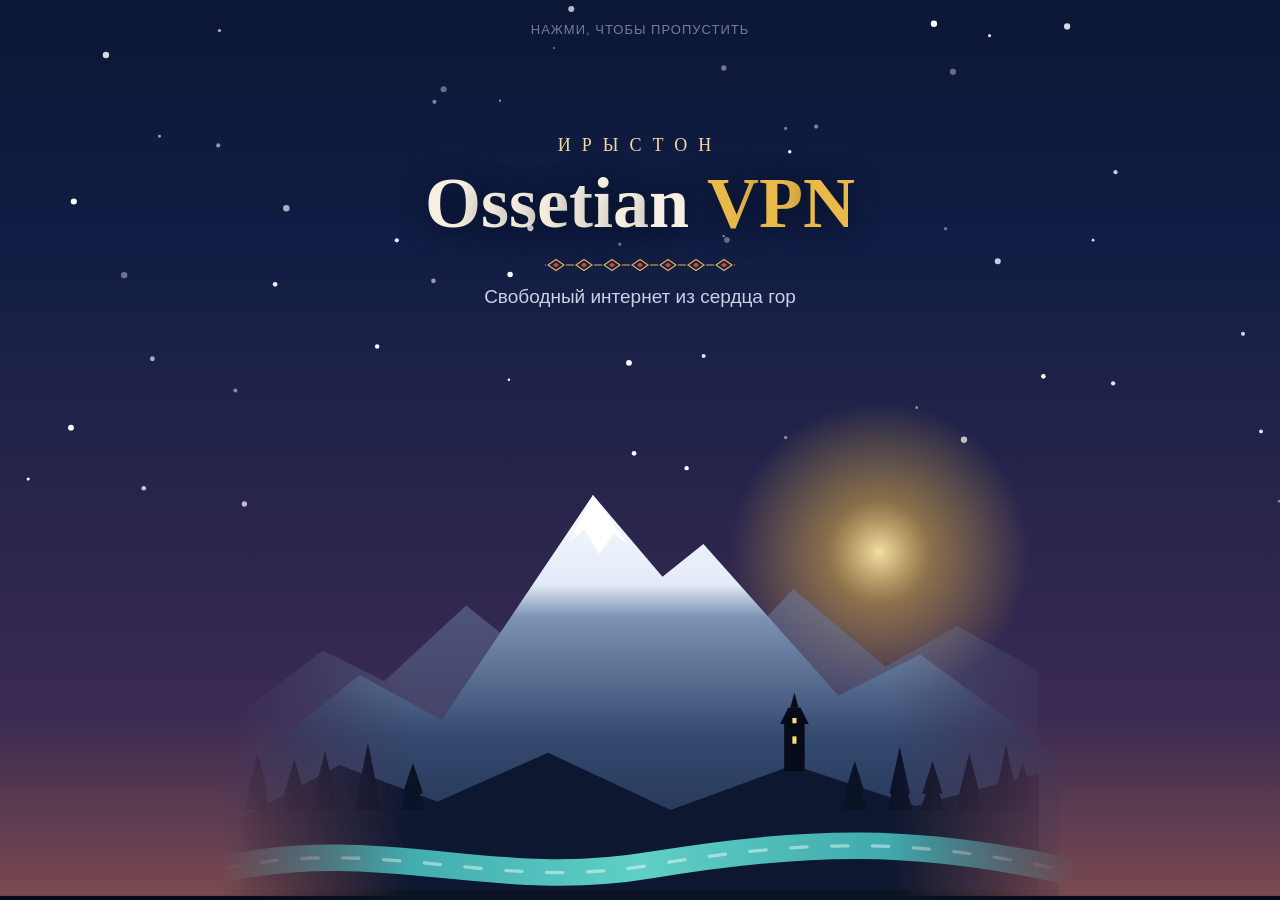
==== serverfiles/webapp_index.html @ 718cb4d5 "Server files update (temporary) Co-Authored-By: Claude Sonnet 5.5 <noreply@anthropic.com> Claude-Ses" ====
<!doctype html>
<html lang="ru">
<head>
<meta charset="utf-8">
<meta name="viewport" content="width=device-width, initial-scale=1, viewport-fit=cover, user-scalable=no">
<title>Ossetian VPN</title>
<script src="https://telegram.org/js/telegram-web-app.js"></script>
<style>
:root {
  --bg: #0a1224;
  --card: rgba(255,244,225,.05);
  --line: rgba(240,214,160,.16);
  --text: #f6efe2;
  --muted: #a7b0bf;
  --gold: #e9b949;
  --gold-soft: #f4d98c;
  --red: #d8453a;
  --river: #5fd0c6;
  --river-deep: #2a8f9a;
  --gold-hi: #f2d98f; --gold-lo: #dea736;
  --gold-rgb: 233,185,73; --river-rgb: 95,208,198; --red-rgb: 216,69,58;
  --bg1: #1b2a4d; --bg2: #101a33; --panel-rgb: 16,26,51; --deep-rgb: 10,18,36;
  --dist: 48px;
  --radius: 26px;
  --serif: "Palatino Linotype", Palatino, "Book Antiqua", Georgia, "Times New Roman", serif;
}
* { box-sizing: border-box; -webkit-tap-highlight-color: transparent; }
html, body { margin: 0; min-height: 100%; background: var(--bg); color: var(--text);
  font-family: -apple-system, BlinkMacSystemFont, "Segoe UI", Roboto, "Helvetica Neue", Arial, sans-serif; }
body { background: transparent; }
body::before { content: ""; position: fixed; inset: 0; z-index: -1; pointer-events: none;
  background:
    radial-gradient(90% 38% at 50% 0%, rgba(var(--gold-rgb),.16) 0%, transparent 70%),
    linear-gradient(180deg, var(--bg1) 0%, var(--bg2) 34%, var(--bg) 70%); }
#app { max-width: 560px; margin: 0 auto; padding: calc(env(safe-area-inset-top) + 14px) 16px 120px; }
button { font: inherit; color: inherit; border: 0; background: none; cursor: pointer; }
input { font: inherit; }
.hidden { display: none !important; }

/* верхняя панель */
.top { display: flex; align-items: center; justify-content: space-between; gap: 10px; margin-bottom: 14px; position: relative; z-index: 2; }
.avatar { width: 48px; height: 48px; border-radius: 16px; background: linear-gradient(135deg,#3a3f5e,#1d2440);
  border: 1px solid rgba(var(--gold-rgb),.45); display: grid; place-items: center; font-weight: 800; font-size: 20px; flex: none; font-family: var(--serif); color: var(--gold-soft); }
.avatar img { width: 100%; height: 100%; border-radius: 15px; object-fit: cover; display: block; }
.pill { display: inline-flex; align-items: center; gap: 8px; height: 44px; padding: 0 15px; border-radius: 16px;
  background: rgba(var(--deep-rgb),.72); border: 1px solid var(--line);
  font-size: 15.5px; color: #d3d9e4; white-space: nowrap; }
.dot { width: 9px; height: 9px; border-radius: 50%; background: var(--red); box-shadow: 0 0 10px currentColor; color: var(--red); flex: none; }
.dot.ok { background: var(--river); color: var(--river); }
.status-pill { flex: 1; min-width: 0; justify-content: flex-start; overflow: hidden; text-overflow: ellipsis; }

/* баннер с горами */
.banner { position: relative; margin: 0 -16px 8px; height: 238px; overflow: hidden;
  -webkit-mask-image: linear-gradient(180deg,#000 78%,transparent); mask-image: linear-gradient(180deg,#000 78%,transparent); }
.banner svg.scene { position: absolute; inset: 0; width: 100%; height: 100%; }
.banner .title { position: absolute; left: 0; right: 0; bottom: 22px; text-align: center; text-shadow: 0 2px 18px rgba(5,10,24,.85); }
.eyebrow { font-family: var(--serif); letter-spacing: 6px; text-transform: uppercase; font-size: 13px; color: var(--gold-soft); margin-bottom: 4px; }
.brand { font-family: var(--serif); font-size: 40px; font-weight: 700; letter-spacing: -.5px; line-height: 1.05; }
.brand b { color: var(--gold); }
.orn { height: 14px; margin: 0 4px 16px; opacity: .85;
  background: url("data:image/svg+xml;utf8,<svg xmlns='http://www.w3.org/2000/svg' width='28' height='14' viewBox='0 0 28 14'><path d='M14 1.5 22 7 14 12.5 6 7z' fill='none' stroke='%23e9b949' stroke-width='1.2'/><path d='M14 4.6 17.2 7 14 9.4 10.8 7z' fill='%23d8453a'/><path d='M0 7h4M24 7h4' stroke='%23e9b949' stroke-width='1.2'/></svg>") repeat-x center; }

/* карточки */
.glass { background: linear-gradient(165deg, rgba(255,240,215,.09), rgba(255,240,215,.03)), rgba(var(--panel-rgb),.55);
  border: 1px solid var(--line); border-radius: var(--radius);
  box-shadow: 0 18px 40px -22px rgba(0,0,0,.75), inset 0 1px 0 rgba(255,240,215,.08); }
.hero { padding: 24px 22px 22px; text-align: center; position: relative; }
.hero::before { content: ""; position: absolute; left: 26px; right: 26px; top: -1px; height: 3px; border-radius: 3px;
  background: linear-gradient(90deg, transparent, var(--gold), var(--red), var(--gold), transparent); opacity: .9; }
.hero-icon { width: 74px; height: 74px; margin: 0 auto 16px; border-radius: 50%; display: grid; place-items: center;
  background: radial-gradient(circle at 50% 35%, rgba(var(--gold-rgb),.22), rgba(var(--gold-rgb),.05)); border: 1px solid rgba(var(--gold-rgb),.45); color: var(--gold); }
.hero-icon.ok { color: var(--river); border-color: rgba(var(--river-rgb),.5); background: radial-gradient(circle at 50% 35%, rgba(var(--river-rgb),.22), rgba(var(--river-rgb),.04)); }
.hero-icon.bad { color: #ff8f84; border-color: rgba(var(--red-rgb),.5); background: radial-gradient(circle at 50% 35%, rgba(var(--red-rgb),.22), rgba(var(--red-rgb),.04)); }
.hero-icon svg { width: 36px; height: 36px; }
.hero h1 { margin: 0 0 10px; font-family: var(--serif); font-size: 30px; line-height: 1.12; letter-spacing: -.3px; font-weight: 700; }
.hero p { margin: 0 auto 20px; color: var(--muted); font-size: 17px; line-height: 1.45; max-width: 420px; }
.btn { display: block; width: 100%; padding: 17px 16px; border-radius: 20px; font-size: 20px; font-weight: 700; text-align: center; }
.btn-main { background: linear-gradient(180deg,var(--gold-hi),var(--gold-lo)); color: #2b1c02;
  box-shadow: 0 10px 26px -10px rgba(var(--gold-rgb),.7), inset 0 1px 0 rgba(255,255,255,.6); }
.btn-ghost { background: rgba(255,255,255,.03); border: 1px solid rgba(var(--river-rgb),.5); color: var(--river);
  display: flex; gap: 12px; align-items: center; justify-content: center; }
.btn svg { width: 24px; height: 24px; flex: none; }
.btn:active { transform: scale(.985); }
.btn[disabled] { opacity: .55; }
.stack > * + * { margin-top: 12px; }

.grid2 { display: grid; grid-template-columns: 1fr 1fr; gap: 12px; margin-top: 12px; }
.mini { padding: 17px 18px 15px; border-radius: 24px; min-height: 104px; }
.mini .k { color: var(--muted); font-size: 16px; }
.mini .v { margin-top: 12px; font-family: var(--serif); font-size: 27px; font-weight: 700; letter-spacing: -.3px; }
.mini .s { color: var(--river); font-size: 14.5px; margin-top: 4px; }

.row { display: flex; align-items: center; gap: 14px; padding: 15px 18px; border-radius: 22px; margin-top: 12px; text-align: left; width: 100%; }
.row .ic { width: 44px; height: 44px; border-radius: 14px; background: rgba(var(--gold-rgb),.10); display: grid; place-items: center; color: var(--gold); flex: none; border: 1px solid rgba(var(--gold-rgb),.25); }
.row .ic svg { width: 22px; height: 22px; }
.row .t { flex: 1; min-width: 0; }
.row .t b { display: block; font-size: 17.5px; }
.row .t span { color: var(--muted); font-size: 14px; }
.row .chev { color: var(--muted); }

.h2 { font-family: var(--serif); font-size: 28px; font-weight: 700; letter-spacing: -.3px; margin: 4px 2px 12px; }
.sub { color: var(--muted); margin: -4px 2px 16px; font-size: 16px; line-height: 1.4; }
.pre { white-space: pre-wrap; line-height: 1.5; font-size: 16px; color: #e3e0d8; padding: 20px; border-radius: 22px; }

/* тарифы */
.tariff { display: flex; align-items: center; justify-content: space-between; gap: 12px; width: 100%; padding: 17px 20px;
  border-radius: 22px; margin-bottom: 12px; text-align: left; border: 1.5px solid var(--line); background: var(--card); }
.tariff.sel { border-color: var(--gold); background: rgba(var(--gold-rgb),.10); box-shadow: 0 0 0 4px rgba(var(--gold-rgb),.10); }
.tariff .n { font-family: var(--serif); font-size: 21px; font-weight: 700; }
.tariff .m { color: var(--muted); font-size: 14px; margin-top: 3px; }
.tariff .p { text-align: right; font-weight: 800; font-size: 22px; }
.tariff .p small { display: block; color: var(--muted); font-size: 14px; font-weight: 500; }
.tariff .old { text-decoration: line-through; color: var(--muted); font-weight: 500; font-size: 14px; }
.stepper { display: flex; align-items: center; gap: 6px; }
.stepper button { width: 44px; height: 44px; border-radius: 14px; background: rgba(var(--gold-rgb),.12); border: 1px solid rgba(var(--gold-rgb),.3); font-size: 24px; font-weight: 700; color: var(--gold-soft); }
.stepper button[disabled] { opacity: .35; }
.stepper output { min-width: 34px; text-align: center; font-size: 22px; font-weight: 800; }
.total { display: flex; justify-content: space-between; align-items: baseline; padding: 6px 4px 14px; color: var(--muted); font-size: 17px; }
.total b { color: var(--text); font-family: var(--serif); font-size: 28px; }

.dev { display: flex; align-items: center; gap: 14px; width: 100%; padding: 15px 18px; border-radius: 20px; margin-bottom: 10px; text-align: left; }
.dev .t b { display: block; font-size: 17.5px; }
.dev .t span { color: var(--muted); font-size: 14px; }
.dev .t { flex: 1; }
.dev .chev { color: var(--muted); }
.field { display: flex; gap: 10px; margin-top: 2px; }
.field input { flex: 1; min-width: 0; padding: 15px 18px; border-radius: 16px; border: 1px solid var(--line); background: rgba(0,0,0,.28); color: var(--text); font-size: 18px; text-transform: uppercase; outline: none; }
.field input:focus { border-color: var(--gold); }
.field .btn { width: auto; padding: 0 22px; font-size: 18px; border-radius: 16px; }
.keybox { word-break: break-all; font-family: ui-monospace, SFMono-Regular, Menlo, Consolas, monospace; font-size: 13px; line-height: 1.5;
  padding: 14px; border-radius: 14px; background: rgba(0,0,0,.38); border: 1px solid var(--line); max-height: 160px; overflow: auto; color: #e6dfc9; }

.sheet-bg { position: fixed; inset: 0; background: rgba(3,7,18,.78); display: flex; align-items: flex-end; justify-content: center; z-index: 30; }
.sheet { width: 100%; max-width: 560px; padding: 22px 18px calc(env(safe-area-inset-bottom) + 20px); border-radius: 28px 28px 0 0;
  background: linear-gradient(180deg,var(--bg1),var(--bg2)); border: 1px solid var(--line); border-bottom: 0; max-height: 86vh; overflow: auto; position: relative; }
.sheet::before { content: ""; position: absolute; left: 30px; right: 30px; top: -1px; height: 3px; background: linear-gradient(90deg, transparent, var(--gold), var(--red), var(--gold), transparent); }
.sheet h3 { margin: 0 0 6px; font-family: var(--serif); font-size: 25px; }
.sheet p { color: var(--muted); margin: 0 0 14px; line-height: 1.45; font-size: 15.5px; }
.toast { position: fixed; left: 50%; bottom: calc(env(safe-area-inset-bottom) + 112px); transform: translateX(-50%); z-index: 40;
  background: #172342; border: 1px solid rgba(var(--gold-rgb),.4); padding: 14px 20px; border-radius: 16px; font-size: 16px; max-width: 88vw; text-align: center;
  box-shadow: 0 14px 40px rgba(0,0,0,.5); }

.tabs { position: fixed; left: 50%; transform: translateX(-50%); bottom: calc(env(safe-area-inset-bottom) + 14px);
  width: calc(100% - 28px); max-width: 532px; display: grid; grid-template-columns: repeat(4,1fr); gap: 4px; padding: 8px;
  border-radius: 30px; background: rgba(var(--deep-rgb),.95); border: 1px solid var(--line);
  z-index: 20; box-shadow: 0 18px 40px -14px rgba(0,0,0,.85); }
.tab { display: flex; flex-direction: column; align-items: center; gap: 5px; padding: 10px 4px 8px; border-radius: 22px; color: var(--muted); font-size: 13.5px; }
.tab svg { width: 26px; height: 26px; }
.tab.on { color: var(--gold); background: rgba(var(--gold-rgb),.13); }
.skeleton { height: 280px; border-radius: var(--radius); background: linear-gradient(110deg,rgba(255,255,255,.04) 30%,rgba(255,255,255,.10) 50%,rgba(255,255,255,.04) 70%); background-size: 200% 100%; animation: sh 1.3s linear infinite; }
@keyframes sh { to { background-position: -200% 0; } }
@keyframes flow { to { stroke-dashoffset: -40; } }
.flow { animation: flow 2.4s steps(24) infinite; }
@media (prefers-reduced-motion: reduce) { .flow, .skeleton { animation: none; } }

/* способ оплаты */
.pm { display: grid; grid-template-columns: 1fr 1fr; gap: 10px; margin: 4px 0 14px; }
.pm button { position: relative; display: flex; flex-direction: column; align-items: flex-start; gap: 4px; padding: 14px 16px; border-radius: 20px;
  border: 1.5px solid var(--line); background: var(--card); text-align: left; transition: border-color .25s, background .25s, box-shadow .25s, transform .15s; }
.pm button b { font-size: 17px; }
.pm button span { color: var(--muted); font-size: 13.5px; }
.pm button.sel { border-color: var(--gold); background: rgba(var(--gold-rgb),.10); box-shadow: 0 0 0 4px rgba(var(--gold-rgb),.10); }
.pm button.off { opacity: .6; }
.pm button:active { transform: scale(.97); }
.pm .soon { position: absolute; top: 10px; right: 10px; font-size: 11px; letter-spacing: .6px; text-transform: uppercase; padding: 3px 8px; border-radius: 99px;
  background: rgba(var(--river-rgb),.14); color: var(--river); border: 1px solid rgba(var(--river-rgb),.4); }

/* анимации */
@keyframes rise { from { opacity: 0; transform: translateY(16px); } to { opacity: 1; transform: none; } }
@keyframes pop { 0% { transform: scale(.96); } 55% { transform: scale(1.025); } 100% { transform: scale(1); } }
@keyframes sheetUp { from { transform: translateY(100%); } to { transform: none; } }
@keyframes fadeIn { from { opacity: 0; } to { opacity: 1; } }
@keyframes toastIn { from { opacity: 0; transform: translate(-50%, 14px); } to { opacity: 1; transform: translate(-50%, 0); } }
@keyframes ring { 0% { box-shadow: 0 0 0 0 rgba(var(--gold-rgb),.40); } 100% { box-shadow: 0 0 0 22px rgba(var(--gold-rgb),0); } }
@keyframes ringOk { 0% { box-shadow: 0 0 0 0 rgba(var(--river-rgb),.40); } 100% { box-shadow: 0 0 0 22px rgba(var(--river-rgb),0); } }
@keyframes sweep { 0% { transform: translateX(-120%) skewX(-18deg); } 60%, 100% { transform: translateX(260%) skewX(-18deg); } }
@keyframes bump { 0% { transform: translateY(0) scale(1); } 40% { transform: translateY(-5px) scale(1.14); } 100% { transform: none; } }
@keyframes drift { 0%, 100% { transform: translateY(0); } 50% { transform: translateY(-5px); } }
@keyframes glow { 0%, 100% { opacity: .85; } 50% { opacity: 1; } }
.enter > * { animation: rise .45s cubic-bezier(.2,.8,.2,1) both; }
.enter > *:nth-child(2) { animation-delay: .06s; } .enter > *:nth-child(3) { animation-delay: .12s; }
.enter > *:nth-child(4) { animation-delay: .18s; } .enter > *:nth-child(5) { animation-delay: .24s; }
.enter > *:nth-child(6) { animation-delay: .30s; } .enter > *:nth-child(n+7) { animation-delay: .36s; }
.pop { animation: pop .35s cubic-bezier(.2,.8,.2,1); }
.sheet-bg { animation: fadeIn .22s ease-out; }
.sheet { animation: sheetUp .32s cubic-bezier(.2,.9,.2,1); }
.toast { animation: toastIn .28s cubic-bezier(.2,.9,.2,1); }
.hero-icon { animation: ring 2.6s ease-out infinite, drift 5s ease-in-out infinite; }
.hero-icon.ok { animation: ringOk 2.6s ease-out infinite, drift 5s ease-in-out infinite; }
.btn-main { position: relative; overflow: hidden; transition: transform .15s, box-shadow .25s; }
.btn-main::after { content: ""; position: absolute; top: 0; bottom: 0; left: 0; width: 38%;
  background: linear-gradient(90deg, transparent, rgba(255,255,255,.55), transparent); animation: sweep 3.8s ease-in-out infinite; pointer-events: none; }
.btn-main[disabled]::after { display: none; }
.tariff, .row, .dev, .mini { transition: transform .15s, border-color .25s, background .25s; }
.tariff:active, .row:active, .dev:active { transform: scale(.985); }
.hero::before { animation: glow 3.4s ease-in-out infinite; }
.tab { transition: color .25s, background .25s; }
.tab.bump svg { animation: bump .45s cubic-bezier(.2,.8,.2,1); }
.total b { display: inline-block; }
.total b.tick { animation: pop .3s ease-out; }

/* ---------- вступительная заставка ---------- */
.introing #app, .introing .tabs { visibility: hidden; }
.intro { position: fixed; inset: 0; z-index: 100; overflow: hidden; background: #050a1a; cursor: pointer;
  animation: introIn .5s ease-out both; }
.intro.out { animation: introOut .7s cubic-bezier(.4,0,.2,1) forwards; pointer-events: none; }
@keyframes introIn { from { opacity: 0; } to { opacity: 1; } }
@keyframes introOut { to { opacity: 0; transform: scale(1.08); } }
.intro.out * { animation-play-state: paused !important; }
.intro { will-change: transform, opacity; }
.intro svg.world { position: absolute; inset: 0; width: 100%; height: 100%; }
.intro svg.world * { transform-box: fill-box; }
.i-sun { animation: iSun 2.6s cubic-bezier(.2,.7,.2,1) .3s both; transform-origin: 50% 50%; }
.i-far { animation: iRise 1.6s cubic-bezier(.2,.8,.2,1) .5s both; }
.i-peak { animation: iRise 1.9s cubic-bezier(.2,.8,.2,1) .8s both; }
.i-snow { animation: fadeIn 1s ease-out 2.2s both; }
.i-front { animation: iRise 1.6s cubic-bezier(.2,.8,.2,1) 1.1s both; }
.i-trees { animation: iRise 1.4s cubic-bezier(.2,.8,.2,1) 1.4s both; }
.i-river { stroke-dasharray: 1; stroke-dashoffset: 1; animation: iDraw 1.6s ease-in-out 1.8s forwards; }
.i-flow { opacity: 0; animation: flow 2.4s steps(24) infinite, fadeIn .8s ease-out 3.2s forwards; }
.i-base { animation: fadeIn .6s ease-out 1.2s both; }
@keyframes iRise { from { opacity: 0; transform: translateY(110px) scale(1.04); } to { opacity: 1; transform: none; } }
@keyframes iSun { from { opacity: 0; transform: translateY(150px) scale(.5); } 40% { opacity: 1; } to { opacity: 1; transform: translateY(0) scale(1.18); } }
@keyframes iDraw { to { stroke-dashoffset: 0; } }
.i-star { animation: twinkle 2.4s ease-in-out infinite; }
@keyframes twinkle { 0%, 100% { opacity: .15; } 50% { opacity: 1; } }
.i-glint { transform-box: fill-box; transform-origin: 50% 50%; animation: glint 2.8s ease-in-out 2.9s infinite both; opacity: 0; }
@keyframes glint { 0%, 100% { opacity: 0; transform: scale(.2); } 40% { opacity: 1; transform: scale(1); } 60% { opacity: 1; transform: scale(.9); } 85% { opacity: 0; transform: scale(.3); } }
.aurora { position: absolute; left: -30%; width: 160%; height: 46%; opacity: 0; pointer-events: none; will-change: transform; }
.aurora.a1 { top: 4%; background: radial-gradient(60% 60% at 30% 50%, rgba(var(--river-rgb),.55), transparent 70%); animation: aur 9s ease-in-out 1s infinite alternate, fadeIn 2.4s ease-out .6s forwards; }
.aurora.a2 { top: 10%; background: radial-gradient(55% 55% at 70% 50%, rgba(var(--red-rgb),.38), transparent 70%); animation: aur 11s ease-in-out .2s infinite alternate-reverse, fadeIn 2.4s ease-out 1.2s forwards; }
@keyframes aur { from { transform: translateX(-9%) skewX(-6deg) scaleY(.9); } to { transform: translateX(9%) skewX(6deg) scaleY(1.15); } }
.i-title { position: absolute; left: 0; right: 0; top: 17%; text-align: center; padding: 0 16px; pointer-events: none; }
.i-eyebrow { font-family: var(--serif); text-transform: uppercase; font-size: 15px; color: var(--gold-soft); letter-spacing: 0; opacity: 0;
  animation: iEyebrow 1.8s cubic-bezier(.2,.8,.2,1) 1.5s forwards; }
@keyframes iEyebrow { from { opacity: 0; letter-spacing: 0; } to { opacity: 1; letter-spacing: 11px; } }
.i-brand { margin-top: 10px; font-family: var(--serif); font-size: 46px; font-weight: 700; line-height: 1.05; display: flex; justify-content: center; flex-wrap: wrap; }
.i-brand span { display: inline-block; opacity: 0; animation: iLetter .9s cubic-bezier(.2,.8,.2,1) both; text-shadow: 0 4px 30px rgba(5,10,24,.9); }
.i-brand span.gold { color: var(--gold); }
@keyframes iLetter { from { opacity: 0; transform: translateY(26px) scale(.8); filter: blur(10px); } to { opacity: 1; transform: none; filter: none; } }
.i-orn { width: 190px; height: 14px; margin: 16px auto 0; transform: scaleX(0); opacity: 0; animation: iOrn 1.2s cubic-bezier(.2,.8,.2,1) 2.9s forwards;
  background: url("data:image/svg+xml;utf8,<svg xmlns='http://www.w3.org/2000/svg' width='28' height='14' viewBox='0 0 28 14'><path d='M14 1.5 22 7 14 12.5 6 7z' fill='none' stroke='%23e9b949' stroke-width='1.2'/><path d='M14 4.6 17.2 7 14 9.4 10.8 7z' fill='%23d8453a'/><path d='M0 7h4M24 7h4' stroke='%23e9b949' stroke-width='1.2'/></svg>") repeat-x center; }
@keyframes iOrn { to { transform: none; opacity: .95; } }
.i-tag { margin-top: 14px; color: #c9d1e4; font-size: 16px; opacity: 0; animation: rise .9s ease-out 3.2s forwards; }
.i-skip { position: absolute; left: 0; right: 0; top: calc(env(safe-area-inset-top) + 22px); text-align: center; color: rgba(201,209,228,.55); font-size: 13px; letter-spacing: 1px; opacity: 0; animation: fadeIn .8s ease-out 1.2s forwards; }
.tabs.rise { animation: tabsUp .6s cubic-bezier(.2,.9,.2,1) both; }
@keyframes tabsUp { from { opacity: 0; transform: translate(-50%, 90px); } to { opacity: 1; transform: translate(-50%, 0); } }

/* светлячки и параллакс в шапке */
.fly { position: absolute; width: 5px; height: 5px; border-radius: 50%; background: #ffe9a8; box-shadow: 0 0 10px 3px rgba(var(--gold-rgb),.7); opacity: 0;
  animation: fly 7s ease-in-out infinite; pointer-events: none; }
@keyframes fly { 0% { opacity: 0; transform: translate(0,0); } 20% { opacity: .95; } 50% { transform: translate(14px,-22px); opacity: .5; } 80% { opacity: .9; } 100% { opacity: 0; transform: translate(-10px,-46px); } }
.banner svg.scene { will-change: transform; }
.banner .brand { animation: brandIn 1.1s cubic-bezier(.2,.8,.2,1) both; }
@keyframes brandIn { from { opacity: 0; transform: translateY(10px) scale(.96); } to { opacity: 1; transform: none; } }
@media (prefers-reduced-motion: reduce) { .intro { display: none; } .introing #app, .introing .tabs { visibility: visible; } .fly { display: none; } }
@media (prefers-reduced-motion: reduce) {
  .flow, .skeleton, .enter > *, .pop, .sheet-bg, .sheet, .toast, .hero-icon, .btn-main::after, .hero::before, .tab.bump svg, .total b.tick { animation: none !important; }
}

/* ---------- переходы между вкладками ---------- */
.enter { animation: slideIn .5s cubic-bezier(.2,.8,.2,1) both; will-change: transform, opacity; }
@keyframes slideIn { from { opacity: 0; transform: translate3d(calc(var(--dir, 1) * var(--dist, 48px)), 0, 0) scale(.98); } to { opacity: 1; transform: translate3d(0, 0, 0); } }
.leaving { position: fixed; z-index: 1; pointer-events: none; margin: 0; animation: slideOut .3s cubic-bezier(.5,0,.8,.4) both; will-change: transform, opacity; contain: layout paint; }
@keyframes slideOut { to { opacity: 0; transform: translate3d(calc(var(--dir, 1) * var(--dist, 48px) * -1), 0, 0) scale(.97); } }
.tab-ind { position: absolute; left: 0; top: 0; border-radius: 22px; z-index: 0; pointer-events: none;
  background: linear-gradient(180deg, rgba(var(--gold-rgb),.20), rgba(var(--gold-rgb),.08)); border: 1px solid rgba(var(--gold-rgb),.35);
  box-shadow: 0 0 22px -4px rgba(var(--gold-rgb),.45);
  transition: transform .55s cubic-bezier(.3,1.3,.4,1), width .45s cubic-bezier(.3,1.2,.4,1), height .45s cubic-bezier(.3,1.2,.4,1); }
.tab { position: relative; z-index: 1; }
.tab.on { background: none; }
.side-brand { display: none; }
@media (prefers-reduced-motion: reduce) { .enter, .leaving { animation: none !important; } .tab-ind { transition: none; } }


/* ---------- осетинские мотивы ---------- */
.enter > .orn { animation: ornDraw .9s cubic-bezier(.2,.8,.2,1) .15s both; transform-origin: 50% 50%; }
@keyframes ornDraw { from { opacity: 0; transform: scaleX(.05); } to { opacity: .85; transform: none; } }
.orn { position: relative; overflow: hidden; }
.orn::after { content: ""; position: absolute; top: 0; bottom: 0; left: 0; width: 26%; pointer-events: none;
  background: linear-gradient(90deg, transparent, rgba(255,226,150,.55), transparent); animation: sheen 5.5s ease-in-out infinite; }
@keyframes sheen { 0% { transform: translateX(-120%); } 55%, 100% { transform: translateX(480%); } }
.tariff { position: relative; }
.tariff.sel::after { content: ""; position: absolute; left: -7px; top: -7px; width: 22px; height: 22px; pointer-events: none;
  background: url("data:image/svg+xml;utf8,<svg xmlns='http://www.w3.org/2000/svg' viewBox='0 0 22 22'><path d='M11 1 21 11 11 21 1 11z' fill='%23e9b949' stroke='%230a1224' stroke-width='1.4'/><path d='M11 6 16 11 11 16 6 11z' fill='%23d8453a'/></svg>") center/contain no-repeat;
  animation: badgeIn .5s cubic-bezier(.3,1.6,.4,1) both; }
@keyframes badgeIn { from { transform: scale(0) rotate(-120deg); opacity: 0; } to { transform: none; opacity: 1; } }
.eagle { position: absolute; left: 0; top: 16%; width: 34px; pointer-events: none; opacity: .85; animation: eagle 34s linear 2s infinite both; will-change: transform; }
.eagle svg { display: block; width: 100%; transform-origin: 50% 60%; animation: flap .9s ease-in-out infinite alternate; }
@keyframes eagle { 0% { transform: translate3d(-60px, 10px, 0); } 50% { transform: translate3d(50vw, -8px, 0); } 100% { transform: translate3d(calc(100vw + 60px), 14px, 0); } }
@keyframes flap { from { transform: scaleY(1); } to { transform: scaleY(.45); } }
.win { animation: flick 3.6s ease-in-out infinite; }
.win.w2 { animation-delay: 1.4s; animation-duration: 4.8s; }
@keyframes flick { 0%, 100% { opacity: .95; } 40% { opacity: .55; } 60% { opacity: 1; } 80% { opacity: .7; } }
.side-deco { display: none; }
@media (min-width: 880px) {
  .side-deco { display: block; margin-top: auto; width: 100%; height: auto; opacity: .95; }
  .eagle { top: 20%; }
}
@media (prefers-reduced-motion: reduce) { .eagle, .eagle svg, .win, .orn::after, .tariff.sel::after, .enter > .orn, .gates * { animation: none !important; } .gates { display: none; } }


/* ---------- ворота: переход между вкладками ---------- */
.gates { position: fixed; inset: 0; z-index: 60; overflow: hidden; }
.gate { position: absolute; top: 0; bottom: 0; width: 50.6%; will-change: transform;
  background: url("data:image/svg+xml;utf8,<svg xmlns='http://www.w3.org/2000/svg' width='56' height='56' viewBox='0 0 56 56'><rect width='56' height='56' fill='%2310203f'/><path d='M28 4 52 28 28 52 4 28Z' fill='none' stroke='%23e9b949' stroke-width='1.6'/><path d='M28 13 43 28 28 43 13 28Z' fill='%23b5382f'/><path d='M28 20 36 28 28 36 20 28Z' fill='%23f4d98c'/><g fill='none' stroke='%23e9b949' stroke-width='1.4' stroke-linecap='round'><path d='M0 0Q9 0 9 8Q9 14 4 14Q0 14 0 10'/><path d='M56 0Q47 0 47 8Q47 14 52 14Q56 14 56 10'/><path d='M0 56Q9 56 9 48Q9 42 4 42Q0 42 0 46'/><path d='M56 56Q47 56 47 48Q47 42 52 42Q56 42 56 46'/></g></svg>") 0 0 / 56px 56px, #10203f; transform: translate3d(-101%, 0, 0); }
.gate::after { content: ""; position: absolute; top: 0; bottom: 0; width: 16px; background: linear-gradient(90deg, rgba(5,10,24,0), rgba(5,10,24,.65)); }
.gate.l { left: 0; border-right: 3px solid var(--gold); box-shadow: 8px 0 30px rgba(0,0,0,.55); }
.gate.l::after { right: 0; }
.gate.r { right: 0; transform: translate3d(101%, 0, 0); border-left: 3px solid var(--gold); box-shadow: -8px 0 30px rgba(0,0,0,.55); background-position: 28px 0; }
.gate.r::after { left: 0; transform: scaleX(-1); }
.gates .seal { position: absolute; left: 50%; top: 50%; width: 92px; height: 92px; margin: -46px 0 0 -46px; opacity: 0; transform: scale(0) rotate(-90deg); will-change: transform, opacity; }
.gates.closing .gate.l { animation: gateL .4s cubic-bezier(.7,0,.25,1) forwards; }
.gates.closing .gate.r { animation: gateR .4s cubic-bezier(.7,0,.25,1) forwards; }
.gates.closing .seal { animation: sealIn .45s cubic-bezier(.3,1.5,.4,1) .12s forwards; }
.gates.opening .gate.l { transform: none; animation: gateLo .5s cubic-bezier(.7,0,.25,1) .1s forwards; }
.gates.opening .gate.r { transform: none; animation: gateRo .5s cubic-bezier(.7,0,.25,1) .1s forwards; }
.gates.opening .seal { opacity: 1; transform: none; animation: sealOut .4s ease-in forwards; }
@keyframes gateL { to { transform: translate3d(0, 0, 0); } }
@keyframes gateR { to { transform: translate3d(0, 0, 0); } }
@keyframes gateLo { to { transform: translate3d(-101%, 0, 0); } }
@keyframes gateRo { to { transform: translate3d(101%, 0, 0); } }
@keyframes sealIn { to { opacity: 1; transform: scale(1) rotate(0); } }
@keyframes sealOut { to { opacity: 0; transform: scale(1.5) rotate(60deg); } }
.ripple { position: absolute; border-radius: 50%; pointer-events: none; background: rgba(255,246,214,.55); transform: scale(0); animation: ripple .65s ease-out forwards; }
@keyframes ripple { to { transform: scale(1); opacity: 0; } }
.greet { font-family: var(--serif); font-style: italic; color: var(--gold-soft); font-size: 18px; margin-bottom: 6px; }
.banner svg.scene > * { will-change: auto; }
.b-far, .b-peak, .b-front, .b-trees { transition: transform .35s ease-out; }
.b-far { transform: translateX(calc(var(--mx, 0) * 4px)); }
.b-peak { transform: translateX(calc(var(--mx, 0) * 9px)); }
.b-front { transform: translateX(calc(var(--mx, 0) * 15px)); }
.b-trees { transform: translateX(calc(var(--mx, 0) * 19px)); }
.spark { position: fixed; z-index: 90; width: 10px; height: 10px; pointer-events: none; background: linear-gradient(135deg, #fff2c2, var(--gold)); transform: rotate(45deg); box-shadow: 0 0 10px rgba(var(--gold-rgb),.8); }

/* ---------- версия для компьютера ---------- */
@keyframes sideIn { from { opacity: 0; transform: translateX(-60px); } to { opacity: 1; transform: none; } }
@keyframes modalIn { from { opacity: 0; transform: translateY(24px) scale(.94); } to { opacity: 1; transform: none; } }
@media (hover: hover) {
  .tariff:hover, .row:hover, .dev:hover, .pm button:not(.off):hover { border-color: rgba(var(--gold-rgb),.55); transform: translateY(-2px); }
  .btn-main:hover { box-shadow: 0 14px 34px -10px rgba(var(--gold-rgb),.85), inset 0 1px 0 rgba(255,255,255,.6); transform: translateY(-1px); }
  .btn-ghost:hover { background: rgba(var(--river-rgb),.10); }
  .tab:hover:not(.on) { color: var(--text); }
  button { transition: transform .15s, border-color .25s, background .25s, box-shadow .25s, color .25s; }
}
@media (min-width: 880px) {
  body { padding-left: 280px; }
  #app { max-width: 1080px; padding: 30px 44px 70px; }
  .top { margin-bottom: 22px; }
  .tabs { left: 0; top: 0; bottom: 0; transform: none; width: 264px; max-width: none; display: flex; flex-direction: column; gap: 6px;
    padding: 30px 16px; border-radius: 0 34px 34px 0; border-left: 0; background: rgba(var(--deep-rgb),.96); }
  .tabs.rise { animation: sideIn .7s cubic-bezier(.2,.9,.2,1) both; }
  .side-brand { display: block; padding: 4px 14px 26px; text-align: left; }
  .side-brand .brand { font-size: 29px; }
  .side-brand .eyebrow { font-size: 12px; letter-spacing: 5px; }
  .tab { flex-direction: row; justify-content: flex-start; gap: 14px; padding: 15px 18px; font-size: 16.5px; border-radius: 20px; }
  .tab svg { width: 24px; height: 24px; }
  .tab-ind { border-radius: 20px; }

  .view-home, .view-keys, .view-buy, .view-help { display: grid; grid-template-columns: 1fr 1fr; gap: 16px; align-items: start; }
  .view-home > *, .view-keys > *, .view-buy > *, .view-help > * { margin-top: 0 !important; margin-bottom: 0; }
  .view-home > .banner { grid-column: 1 / -1; margin: 0 !important; height: 330px; border-radius: 30px;
    -webkit-mask-image: linear-gradient(180deg, #000 80%, transparent); mask-image: linear-gradient(180deg, #000 80%, transparent); }
  .view-home > .banner svg.scene { -webkit-mask-image: linear-gradient(90deg, transparent 26%, #000 41%, #000 59%, transparent 74%); mask-image: linear-gradient(90deg, transparent 26%, #000 41%, #000 59%, transparent 74%); }
  .view-home > .banner .brand { font-size: 52px; }
  .view-home > .orn { display: none; }
  .view-home > .hero { grid-column: 1; grid-row: 2 / span 5; padding: 36px 32px 30px; }
  .view-home > .grid2 { grid-column: 2; grid-row: 2; }
  .view-home > .row { grid-column: 2; }
  .view-keys > .h2, .view-keys > .orn, .view-keys > .sub, .view-keys > .hero, .view-keys > .glass:not(.dev),
  .view-buy > .h2, .view-buy > .orn, .view-buy > .sub, .view-buy > .row, .view-buy > .total, .view-buy > .pm, .view-buy > .btn,
  .view-help > .h2, .view-help > .orn, .view-help > .pre { grid-column: 1 / -1; }
  .view-keys > .h2 { margin-top: 12px !important; }
  .view-buy > .btn { justify-self: end; width: min(100%, 460px); }
  .view-buy > .pm { max-width: 640px; }
  .view-buy .tariff { margin-bottom: 0; }
  .grid2 { margin-top: 0; }
  .sheet-bg { align-items: center; padding: 24px; }
  .sheet { border-radius: 30px; border-bottom: 1px solid var(--line); max-width: 560px; animation: modalIn .38s cubic-bezier(.2,.9,.2,1); padding-bottom: 24px; }
  .toast { bottom: 44px; }
  .i-brand { font-size: 72px; }
  .i-eyebrow { font-size: 18px; }
  .i-tag { font-size: 19px; }
  .i-title { top: 15%; }
}
@media (min-width: 880px) and (prefers-reduced-motion: reduce) { .tabs.rise { animation: none; } }

/* ---------- профиль и настройки ---------- */
.top { gap: 8px; }
.avatar { cursor: pointer; transition: transform .15s, box-shadow .25s; }
.avatar:active { transform: scale(.94); }
.gear { width: 44px; height: 44px; flex: none; border-radius: 15px; display: grid; place-items: center; color: var(--gold-soft);
  background: rgba(var(--deep-rgb),.72); border: 1px solid var(--line); transition: transform .5s cubic-bezier(.3,1.4,.4,1), border-color .25s; }
.gear svg { width: 22px; height: 22px; }
.gear:active { transform: rotate(90deg) scale(.92); }
@media (hover: hover) { .gear:hover { transform: rotate(60deg); border-color: rgba(var(--gold-rgb),.55); } .avatar:hover { box-shadow: 0 0 0 3px rgba(var(--gold-rgb),.25); } }
.prof-head { display: flex; align-items: center; gap: 16px; margin-bottom: 16px; }
.prof-head .avatar { width: 74px; height: 74px; border-radius: 24px; font-size: 32px; cursor: default; }
.prof-head h3 { margin: 0 0 4px; font-family: var(--serif); font-size: 26px; overflow-wrap: anywhere; }
.prof-head span { color: var(--muted); font-size: 14.5px; display: block; }
.prof-stats { display: grid; grid-template-columns: repeat(3, 1fr); gap: 10px; margin-bottom: 14px; }
.prof-stats div { padding: 12px 10px; border-radius: 18px; background: var(--card); border: 1px solid var(--line); text-align: center; min-width: 0; }
.prof-stats b { display: block; font-family: var(--serif); font-size: 20px; margin-bottom: 2px; overflow-wrap: anywhere; }
.prof-stats span { color: var(--muted); font-size: 13px; }
.sheet .btn + .btn { margin-top: 10px; }
.set-h { font-family: var(--serif); font-size: 19px; margin: 20px 0 10px; color: var(--gold-soft); }
.set-h:first-of-type { margin-top: 6px; }
.swatches { display: grid; grid-template-columns: repeat(3, 1fr); gap: 10px; }
.swatch { display: flex; flex-direction: column; align-items: center; gap: 8px; padding: 12px 6px 10px; border-radius: 18px; border: 1.5px solid var(--line); background: var(--card); font-size: 13.5px; transition: border-color .25s, background .25s, transform .15s; }
.swatch i { width: 42px; height: 42px; border-radius: 50%; display: block; border: 2px solid rgba(255,255,255,.18); }
.swatch.sel { border-color: var(--gold); background: rgba(var(--gold-rgb),.10); box-shadow: 0 0 0 3px rgba(var(--gold-rgb),.10); }
.swatch:active { transform: scale(.96); }
.colors { display: grid; gap: 10px; }
.crow { display: flex; align-items: center; justify-content: space-between; gap: 12px; padding: 12px 14px; border-radius: 16px; background: var(--card); border: 1px solid var(--line); font-size: 15.5px; }
.crow input[type=color] { width: 54px; height: 36px; padding: 0; border: 1px solid var(--line); border-radius: 10px; background: none; cursor: pointer; }
.seg { display: grid; grid-template-columns: 1fr 1fr; gap: 10px; }
.seg button { padding: 14px 10px; border-radius: 16px; border: 1.5px solid var(--line); background: var(--card); font-size: 15.5px; transition: border-color .25s, background .25s, transform .15s; }
.seg button small { display: block; color: var(--muted); font-size: 12.5px; margin-top: 3px; }
.seg button.sel { border-color: var(--gold); background: rgba(var(--gold-rgb),.10); }
.seg button:active { transform: scale(.97); }
.swrow { display: flex; align-items: center; justify-content: space-between; gap: 14px; padding: 12px 14px; border-radius: 16px; background: var(--card); border: 1px solid var(--line); margin-bottom: 10px; text-align: left; width: 100%; }
.swrow b { display: block; font-size: 16px; }
.swrow span.d { color: var(--muted); font-size: 13px; }
.sw { width: 50px; height: 30px; border-radius: 99px; background: rgba(255,255,255,.14); position: relative; flex: none; transition: background .25s; }
.sw::after { content: ""; position: absolute; top: 3px; left: 3px; width: 24px; height: 24px; border-radius: 50%; background: #fff; transition: transform .3s cubic-bezier(.3,1.4,.4,1); }
.sw.on { background: var(--gold); }
.sw.on::after { transform: translateX(20px); }
html[data-trans="fade"] { --dist: 0px; }
html[data-trans="none"] .enter, html[data-trans="none"] .enter > *, html[data-trans="none"] .leaving { animation: none !important; }
html[data-fx="off"] .fly, html[data-fx="off"] .eagle { display: none; }
</style>
</head>
<body>
<div id="app"><div class="skeleton"></div></div>
<nav class="tabs hidden" id="tabs"></nav>

<script>
(function () {
  "use strict";
  var tg = window.Telegram && window.Telegram.WebApp;
  var demo = /[?&]demo=1/.test(location.search) || location.protocol === "file:";
  if (tg) { try { tg.ready(); tg.expand(); tg.setHeaderColor("#1b2a4d"); tg.setBackgroundColor("#0a1224"); } catch (e) {} }

  /* ---------- настройки оформления ---------- */
  var PRESETS = {
    iryston: { name: "Ирыстон", gold: "#e9b949", river: "#5fd0c6", red: "#d8453a", b1: "#1b2a4d", b2: "#101a33", b3: "#0a1224" },
    rassvet: { name: "Рассвет", gold: "#ff9a5c", river: "#ffd36b", red: "#ff5d73", b1: "#3d2140", b2: "#271428", b3: "#1a0e1c" },
    izumrud: { name: "Изумруд", gold: "#6fe3a0", river: "#4fd1c5", red: "#e8715e", b1: "#14383f", b2: "#0c2229", b3: "#06141a" },
    rubin: { name: "Рубин", gold: "#ff7a6b", river: "#f2c94c", red: "#ff3d57", b1: "#3a1626", b2: "#22101a", b3: "#150a10" },
    led: { name: "Лёд", gold: "#8ec5ff", river: "#7ee8fa", red: "#9a86ff", b1: "#162b52", b2: "#0d1a33", b3: "#070f1f" }
  };
  var TRANS = [["slide", "Скольжение", "по умолчанию"], ["gates", "Ворота", "с орнаментом"], ["fade", "Растворение", "мягко"], ["none", "Без анимации", "мгновенно"]];
  var settings = { theme: "iryston", gold: "#e9b949", river: "#5fd0c6", red: "#d8453a", bg: "#0a1224", trans: "slide", intro: true, fx: true };
  (function () {
    try {
      var saved = JSON.parse(localStorage.getItem("ov_settings") || "{}"), hex = /^#[0-9a-f]{6}$/i;
      if (saved.theme === "custom" || PRESETS[saved.theme]) settings.theme = saved.theme;
      ["gold", "river", "red", "bg"].forEach(function (k) { if (hex.test(saved[k] || "")) settings[k] = saved[k]; });
      if (TRANS.some(function (t) { return t[0] === saved.trans; })) settings.trans = saved.trans;
      if (typeof saved.intro === "boolean") settings.intro = saved.intro;
      if (typeof saved.fx === "boolean") settings.fx = saved.fx;
    } catch (e) {}
  })();
  function saveSettings() { try { localStorage.setItem("ov_settings", JSON.stringify(settings)); } catch (e) {} }
  function hexRgb(h) { return [parseInt(h.substr(1, 2), 16), parseInt(h.substr(3, 2), 16), parseInt(h.substr(5, 2), 16)]; }
  function mixHex(a, b, t) {
    var x = hexRgb(a), y = hexRgb(b), o = "#";
    for (var i = 0; i < 3; i++) { var v = Math.round(x[i] + (y[i] - x[i]) * t).toString(16); o += v.length < 2 ? "0" + v : v; }
    return o;
  }
  function palette() {
    if (settings.theme !== "custom" && PRESETS[settings.theme]) return PRESETS[settings.theme];
    return { gold: settings.gold, river: settings.river, red: settings.red, b3: settings.bg, b2: mixHex(settings.bg, "#ffffff", .05), b1: mixHex(settings.bg, "#ffffff", .13) };
  }
  function applyTheme() {
    var p = palette(), st = document.documentElement.style;
    function set(k, v) { st.setProperty(k, v); }
    set("--gold", p.gold); set("--gold-soft", mixHex(p.gold, "#ffffff", .45)); set("--gold-hi", mixHex(p.gold, "#ffffff", .5)); set("--gold-lo", mixHex(p.gold, "#000000", .1));
    set("--gold-rgb", hexRgb(p.gold).join(","));
    set("--river", p.river); set("--river-rgb", hexRgb(p.river).join(",")); set("--river-deep", mixHex(p.river, "#000000", .4));
    set("--red", p.red); set("--red-rgb", hexRgb(p.red).join(","));
    set("--bg", p.b3); set("--bg1", p.b1); set("--bg2", p.b2);
    set("--panel-rgb", hexRgb(p.b2).join(",")); set("--deep-rgb", hexRgb(p.b3).join(","));
    document.documentElement.setAttribute("data-trans", settings.trans);
    document.documentElement.setAttribute("data-fx", settings.fx ? "on" : "off");
    try { if (tg) { tg.setHeaderColor(p.b1); tg.setBackgroundColor(p.b3); } } catch (e) {}
  }
  function fxOn() { return settings.fx !== false; }
  function cssVar(n, d) { return getComputedStyle(document.documentElement).getPropertyValue(n).trim() || d; }
  applyTheme();

  var SCENE = '<svg class="scene" viewBox="0 0 390 262" preserveAspectRatio="xMidYMax slice" aria-hidden="true">  <defs>    <radialGradient id="sun" cx="50%" cy="50%" r="50%"><stop offset="0" stop-color="#ffe9a8" stop-opacity=".95"/><stop offset=".35" stop-color="#e9b949" stop-opacity=".5"/><stop offset="1" stop-color="#e9b949" stop-opacity="0"/></radialGradient>    <linearGradient id="peak" x1="0" y1="0" x2="0" y2="1"><stop offset="0" stop-color="#f7faff"/><stop offset=".22" stop-color="#e3ebf7"/><stop offset=".30" stop-color="#7d93b4"/><stop offset=".6" stop-color="#34496e"/><stop offset="1" stop-color="#1a2848"/></linearGradient>    <linearGradient id="far" x1="0" y1="0" x2="0" y2="1"><stop offset="0" stop-color="#6d7fa3" stop-opacity=".55"/><stop offset="1" stop-color="#3a4c75" stop-opacity=".2"/></linearGradient>    <linearGradient id="riv" x1="0" y1="0" x2="1" y2="0"><stop offset="0" stop-color="#2a8f9a"/><stop offset=".5" stop-color="#5fd0c6"/><stop offset="1" stop-color="#2a8f9a"/></linearGradient>  </defs>  <circle cx="312" cy="92" r="62" fill="url(#sun)"/>  <g fill="#fff" opacity=".7"><circle cx="40" cy="30" r="1.1"/><circle cx="92" cy="58" r=".9"/><circle cx="150" cy="22" r="1.2"/><circle cx="210" cy="46" r=".8"/><circle cx="262" cy="18" r="1"/><circle cx="20" cy="84" r=".8"/></g>  <path d="M0,170 L40,140 L70,155 L110,118 L150,150 L190,120 L230,152 L270,110 L315,148 L350,128 L390,150 L390,262 L0,262Z" fill="url(#far)"/>  <path d="M-10,206 L58,152 L98,174 L172,64 L206,104 L226,88 L292,162 L332,142 L400,192 L400,262 L-10,262Z" fill="url(#peak)"/>  <path d="M172,64 L161,86 L168,81 L175,93 L182,83 L189,88Z" fill="#fff" opacity=".35"/>  <path d="M0,222 L48,196 L96,214 L150,190 L210,218 L270,196 L330,216 L390,200 L390,262 L0,262Z" fill="#0d1830"/>  <g fill="#0a1226"><path d="M2,218 L8,196 L14,218Z M3,210 L8,190 L13,210Z"/><path d="M20,218 L26,199 L32,218Z M21,210 L26,193 L31,210Z"/><path d="M35,218 L41,195 L47,218Z M36,210 L41,189 L46,210Z"/><path d="M56,218 L62,191 L68,218Z M57,210 L62,185 L67,210Z"/><path d="M78,218 L84,201 L90,218Z M79,210 L84,195 L89,210Z"/><path d="M294,218 L300,200 L306,218Z M295,210 L300,194 L305,210Z"/><path d="M316,218 L322,193 L328,218Z M317,210 L322,187 L327,210Z"/><path d="M332,218 L338,200 L344,218Z M333,210 L338,194 L343,210Z"/><path d="M350,218 L356,196 L362,218Z M351,210 L356,190 L361,210Z"/><path d="M368,218 L374,192 L380,218Z M369,210 L374,186 L379,210Z"/><path d="M376,218 L382,201 L388,218Z M377,210 L382,195 L387,210Z"/></g>  <path d="M-10,247 C70,230 122,258 200,245 S330,232 400,247" fill="none" stroke="url(#riv)" stroke-width="13" stroke-linecap="round"/>  <path class="flow" d="M-10,247 C70,230 122,258 200,245 S330,232 400,247" fill="none" stroke="#fff" stroke-opacity=".45" stroke-width="1.6" stroke-dasharray="8 12" stroke-linecap="round"/>  <path d="M-10,257 L400,257 L400,270 L-10,270Z" fill="#0a1224"/>  <g class="tower"><path d="M265.5,199 L265.5,176 L263.5,176 L267.5,168 L273.5,168 L277.5,176 L275.5,176 L275.5,199Z" fill="#060b19"/><path d="M268.5,168 L270.5,160.5 L272.5,168Z" fill="#060b19"/><rect class="win" x="269.5" y="182" width="2" height="3.6" fill="#ffd978"/><rect class="win w2" x="269.5" y="173" width="2" height="2.6" fill="#ffd978"/></g></svg>';
  var S = null;              // состояние с сервера
  var tab = "home";
  var buy = { tid: null, extras: null, busy: false, method: "stars", pop: false, tick: false };
  var shownTab = null;

  /* ---------- вспомогательное ---------- */
  function el(tag, attrs) {
    var n = document.createElement(tag);
    if (attrs) for (var k in attrs) {
      if (k === "class") n.className = attrs[k];
      else if (k === "text") n.textContent = attrs[k];
      else if (k.slice(0, 2) === "on") n.addEventListener(k.slice(2), attrs[k]);
      else if (attrs[k] !== null && attrs[k] !== undefined) n.setAttribute(k, attrs[k]);
    }
    for (var i = 2; i < arguments.length; i++) {
      var c = arguments[i];
      if (c === null || c === undefined || c === false) continue;
      n.appendChild(typeof c === "string" ? document.createTextNode(c) : c);
    }
    return n;
  }
  function svg(path, extra) {
    var s = document.createElementNS("http://www.w3.org/2000/svg", "svg");
    s.setAttribute("viewBox", "0 0 24 24"); s.setAttribute("fill", "none"); s.setAttribute("stroke", "currentColor");
    s.setAttribute("stroke-width", "1.8"); s.setAttribute("stroke-linecap", "round"); s.setAttribute("stroke-linejoin", "round");
    var p = document.createElementNS("http://www.w3.org/2000/svg", "path"); p.setAttribute("d", path); s.appendChild(p);
    if (extra) { var q = document.createElementNS("http://www.w3.org/2000/svg", "path"); q.setAttribute("d", extra); s.appendChild(q); }
    return s;
  }
  var ICON = {
    home: "M2.5 19.5 9 8.5l3.6 6 2.4-3.4 6.5 8.4H2.5zM9 8.5l1.8 3",
    shield: "M12 3l7 3v5.5c0 4.2-2.8 7.6-7 9.5-4.2-1.9-7-5.3-7-9.5V6l7-3z",
    bag: "M5 8h14l-1 12H6L5 8zM9 8V6.5a3 3 0 0 1 6 0V8",
    help: "M12 21a9 9 0 1 0 0-18 9 9 0 0 0 0 18zM9.5 9.5a2.5 2.5 0 1 1 3.6 2.2c-.7.4-1.1 1-1.1 1.8M12 17h.01",
    clock: "M12 21a9 9 0 1 0 0-18 9 9 0 0 0 0 18zM12 7v5l3 2",
    check: "M5 12.5l4.2 4.2L19 7",
    bolt: "M13 3L5 13.5h6L10 21l8-10.5h-6L13 3z",
    chat: "M4 5h16v11H9l-5 4V5z",
    mega: "M4 10v4h3l7 4V6L7 10H4zM17 9c1.2.8 1.2 5.2 0 6",
    docs: "M7 3h7l4 4v14H7V3zM14 3v4h4M10 12h5M10 16h5",
    gift: "M4 10h16v10H4V10zM3 7h18v3H3V7zM12 7v13M12 7c-2 0-4-1-4-2.5S10 2 12 7zM12 7c2 0 4-1 4-2.5S14 2 12 7z",
    chev: "M9 6l6 6-6 6"
  };
  var haptic = function (t) { try { tg && tg.HapticFeedback && tg.HapticFeedback.impactOccurred(t || "light"); } catch (e) {} };

  function toast(text) {
    var old = document.getElementById("toast"); if (old) old.remove();
    var t = el("div", { id: "toast", class: "toast", text: text });
    document.body.appendChild(t);
    setTimeout(function () { t.remove(); }, 3600);
  }

  /* ---------- запросы ---------- */
  function api(path, body) {
    if (demo) return demoApi(path, body);
    return fetch(path, {
      method: "POST",
      headers: { "Content-Type": "application/json", "X-Init-Data": (tg && tg.initData) || "" },
      body: JSON.stringify(body || {})
    }).then(function (r) {
      return r.json().catch(function () { return {}; }).then(function (j) {
        if (!r.ok) { var e = new Error(j.error || "Ошибка соединения"); e.status = r.status; throw e; }
        return j;
      });
    });
  }
  function refresh(silent) {
    return api("/api/state").then(function (s) { S = s; render(); }).catch(function (e) {
      if (!S) showError(e.status === 401 ? "Открой приложение через кнопку в Telegram." : e.message);
      else if (!silent) toast(e.message);
    });
  }
  function showError(msg) {
    var app = document.getElementById("app"); app.textContent = "";
    app.appendChild(el("div", { class: "glass hero" },
      el("div", { class: "hero-icon" }, svg(ICON.help)),
      el("h1", { text: "Не получилось загрузить" }),
      el("p", { text: msg }),
      el("button", { class: "btn btn-main", text: "Повторить", onclick: function () { location.reload(); } })));
  }

  /* ---------- экраны ---------- */
  function topBar() {
    var sub = S.sub, label, cls = "";
    if (!sub) { label = "Нет подписки"; }
    else if (sub.active) { label = (sub.trial ? "Пробный период · " : "Активна · ") + sub.left; cls = "ok"; }
    else { label = "Подписка закончилась"; }
    var initial = (S.user.name || "V").trim().charAt(0).toUpperCase();
    var av = el("button", { class: "avatar", "aria-label": "Профиль", onclick: function () { haptic(); openProfile(); } });
    if (S.user.photo) { var img = el("img", { src: S.user.photo, alt: "" }); img.onerror = function () { img.remove(); av.textContent = initial; }; av.appendChild(img); }
    else av.textContent = initial;
    var gear = el("button", { class: "gear", "aria-label": "Настройки", onclick: function () { haptic(); openSettings(); } });
    gear.innerHTML = '<svg viewBox="0 0 24 24" fill="none" stroke="currentColor" stroke-width="1.8" stroke-linecap="round" stroke-linejoin="round"><circle cx="12" cy="12" r="3.2"/><path d="M19.4 14.5a1.6 1.6 0 0 0 .3 1.8l.1.1a2 2 0 1 1-2.8 2.8l-.1-.1a1.6 1.6 0 0 0-1.8-.3 1.6 1.6 0 0 0-1 1.5V21a2 2 0 1 1-4 0v-.1a1.6 1.6 0 0 0-1-1.5 1.6 1.6 0 0 0-1.8.3l-.1.1a2 2 0 1 1-2.8-2.8l.1-.1a1.6 1.6 0 0 0 .3-1.8 1.6 1.6 0 0 0-1.5-1H3a2 2 0 1 1 0-4h.1a1.6 1.6 0 0 0 1.5-1 1.6 1.6 0 0 0-.3-1.8l-.1-.1a2 2 0 1 1 2.8-2.8l.1.1a1.6 1.6 0 0 0 1.8.3h0a1.6 1.6 0 0 0 1-1.5V3a2 2 0 1 1 4 0v.1a1.6 1.6 0 0 0 1 1.5 1.6 1.6 0 0 0 1.8-.3l.1-.1a2 2 0 1 1 2.8 2.8l-.1.1a1.6 1.6 0 0 0-.3 1.8v0a1.6 1.6 0 0 0 1.5 1H21a2 2 0 1 1 0 4h-.1a1.6 1.6 0 0 0-1.5 1z"/></svg>';
    return el("div", { class: "top" }, av, gear,
      el("div", { class: "pill status-pill" }, el("span", { class: "dot " + cls }), label),
      el("div", { class: "pill" }, S.devices.used + " / " + S.devices.limit));
  }

  function goBuy() { go("buy"); }

  function startTrial(btn) {
    btn.disabled = true;
    api("/api/trial").then(function (r) { toast(r.message); if (r.ok) confetti(); return refresh(true); })
      .catch(function (e) { toast(e.message); }).then(function () { btn.disabled = false; });
  }

  function viewHome() {
    var sub = S.sub, box = el("div", { class: "glass hero" });
    var icon = el("div", { class: "hero-icon " + (sub && sub.active ? "ok" : sub ? "bad" : "") }, svg(sub && sub.active ? ICON.check : sub ? ICON.clock : ICON.home));
    var h, p, actions = el("div", { class: "stack" });
    if (sub && sub.active) {
      h = "VPN работает"; p = "Подписка действует до " + sub.date + " (МСК), осталось " + sub.left;
      actions.appendChild(el("button", { class: "btn btn-main", text: "Подключиться", onclick: function () { go("keys"); } }));
      actions.appendChild(el("button", { class: "btn btn-ghost", onclick: goBuy }, svg(ICON.bolt), "Продлить подписку"));
    } else if (sub) {
      h = "Подписка закончилась"; p = "Доступ отключён. Продли подписку, и ключи заработают снова.";
      actions.appendChild(el("button", { class: "btn btn-main", text: "Продлить", onclick: goBuy }));
    } else {
      h = "Пока нет подписки"; p = "Выбери тариф или попробуй бесплатно, чтобы начать пользоваться VPN.";
      if (S.trial.available) actions.appendChild(el("button", { class: "btn btn-main", text: "Пробный период (" + S.trial.days + " дня)", onclick: function (e) { startTrial(e.currentTarget); } }));
      actions.appendChild(el("button", { class: S.trial.available ? "btn btn-ghost" : "btn btn-main", onclick: goBuy }, S.trial.available ? svg(ICON.bolt) : null, "Купить подписку"));
    }
    box.appendChild(icon); box.appendChild(el("div", { class: "greet", text: "Хорз бон, " + (S.user.name || "друг") })); box.appendChild(el("h1", { text: h })); box.appendChild(el("p", { text: p })); box.appendChild(actions);

    var cards = el("div", { class: "grid2" },
      el("div", { class: "glass mini" }, el("div", { class: "k" }, "Устройства"),
        el("div", { class: "v", text: S.devices.used + " из " + S.devices.limit }),
        el("div", { class: "s", text: "в подписку входит " + S.devices.base })),
      el("div", { class: "glass mini" }, el("div", { class: "k" }, "Действует до"),
        el("div", { class: "v", text: sub ? sub.date.slice(0, 5) : "—" }),
        el("div", { class: "s", text: sub ? (sub.active ? "осталось " + sub.left : "срок истёк") : "подписки нет" })));

    return el("div", null,
      banner(), el("div", { class: "orn" }), box, cards,
      linkRow(ICON.mega, "Новости и обновления", "Наш канал в Telegram", S.links.channel),
      S.links.support ? linkRow(ICON.chat, "Поддержка", "Ответим на вопросы", S.links.support) : null);
  }

  function banner() {
    var b = el("div", { class: "banner" });
    b.innerHTML = SCENE;  // статичная картинка из этого файла, данных пользователя тут нет
    if (window.innerWidth >= 880) b.firstChild.setAttribute("preserveAspectRatio", "xMidYMax meet");
    var lay = b.firstChild.children, cn = [null, null, null, "b-far", "b-peak", "b-peak", "b-front", "b-trees", null, null, null, "b-front"];
    for (var li = 3; li <= 11; li++) if (cn[li] && lay[li]) lay[li].setAttribute("class", cn[li]);
    for (var f = 0; f < 7; f++) {
      var fl = el("span", { class: "fly" });
      fl.style.left = (8 + Math.random() * 84).toFixed(0) + "%"; fl.style.top = (38 + Math.random() * 46).toFixed(0) + "%";
      fl.style.animationDelay = (Math.random() * 7).toFixed(1) + "s"; fl.style.animationDuration = (5 + Math.random() * 4).toFixed(1) + "s";
      b.appendChild(fl);
    }
    var eg = el("div", { class: "eagle" });
    eg.innerHTML = '<svg viewBox="0 0 40 16" aria-hidden="true"><path d="M0 7 Q9 -1 20 8 Q31 -1 40 7 Q30 6 20 13 Q10 6 0 7Z" fill="#0a1226"/></svg>';
    b.appendChild(eg);
    b.appendChild(el("div", { class: "title" }, el("div", { class: "eyebrow", text: "Ирыстон" }),
      el("div", { class: "brand" }, "Ossetian ", el("b", { text: "VPN" }))));
    return b;
  }

  function linkRow(icon, title, sub, url) {
    return el("button", { class: "glass row", onclick: function () { openLink(url); } },
      el("div", { class: "ic" }, svg(icon)), el("div", { class: "t" }, el("b", { text: title }), el("span", { text: sub })),
      el("div", { class: "chev" }, svg(ICON.chev)));
  }
  function openLink(url) {
    try { if (tg && /^https:\/\/t\.me\//.test(url)) return tg.openTelegramLink(url); if (tg) return tg.openLink(url); } catch (e) {}
    window.open(url, "_blank");
  }

  function viewKeys() {
    var wrap = el("div", null, el("div", { class: "h2", text: "Моя подписка" }), el("div", { class: "orn" }));
    if (!S.sub && !S.gifts.length) {
      wrap.appendChild(el("div", { class: "glass hero" }, el("div", { class: "hero-icon" }, svg(ICON.shield)),
        el("p", { text: "Подписки пока нет. Здесь появятся твои устройства и ключи." }),
        el("button", { class: "btn btn-main", text: "Купить подписку", onclick: goBuy })));
    } else {
      if (S.sub) wrap.appendChild(el("p", { class: "sub", text: "Устройства: " + S.devices.used + " из " + S.devices.limit + (S.sub.active ? ". Нажми на устройство, чтобы получить ключ." : ". Подписка закончилась, продли её.") }));
      S.keys.forEach(function (k) {
        wrap.appendChild(devRow("Устройство " + k.n, "до " + k.date + " · ключ №" + k.id, k.active, k.id));
      });
      S.gifts.forEach(function (k) {
        wrap.appendChild(devRow("Ключ от админа", "до " + k.date + " · ключ №" + k.id, k.active, k.id));
      });
      if (S.sub && !S.keys.length) wrap.appendChild(el("p", { class: "sub", text: "Ключей пока нет. Добавить устройство можно в боте: «Личный кабинет»." }));
    }
    wrap.appendChild(el("div", { class: "h2", style: "margin-top:22px", text: "Промокод" }), el("div", { class: "orn" }));
    var input = el("input", { type: "text", placeholder: "ВВЕДИ КОД", maxlength: "32", autocomplete: "off", autocapitalize: "characters" });
    var go = el("button", { class: "btn btn-main", text: "Ок", onclick: function () {
      var code = input.value.trim(); if (!code) return toast("Введи промокод");
      go.disabled = true;
      api("/api/promo", { code: code }).then(function (r) { toast(r.message); if (/✅|активирован/i.test(r.message)) confetti(); input.value = ""; return refresh(true); })
        .catch(function (e) { toast(e.message); }).then(function () { go.disabled = false; });
    } });
    wrap.appendChild(el("div", { class: "glass", style: "padding:16px" }, el("div", { class: "field" }, input, go)));
    return wrap;
  }
  function devRow(title, subt, active, id) {
    return el("button", { class: "glass dev", onclick: function () { openKey(id, title); } },
      el("span", { class: "dot " + (active ? "ok" : "") }), el("div", { class: "t" }, el("b", { text: title }), el("span", { text: subt })),
      el("div", { class: "chev" }, svg(ICON.chev)));
  }

  function copyText(text) {
    var done = function () { haptic("medium"); toast("Скопировано"); };
    if (navigator.clipboard && navigator.clipboard.writeText) navigator.clipboard.writeText(text).then(done, fallback);
    else fallback();
    function fallback() {
      var ta = el("textarea", { style: "position:fixed;opacity:0" }); ta.value = text; document.body.appendChild(ta); ta.select();
      try { document.execCommand("copy"); done(); } catch (e) { toast("Не получилось, выдели ключ вручную"); }
      ta.remove();
    }
  }
  function closeSheet() { var s = document.getElementById("sheet"); if (s) s.remove(); }
  function sheet(content) {
    closeSheet();
    var bg = el("div", { id: "sheet", class: "sheet-bg", onclick: function (e) { if (e.target === bg) closeSheet(); } }, el("div", { class: "sheet" }, content));
    document.body.appendChild(bg);
  }
  function openKey(id, title) {
    api("/api/key", { id: id }).then(function (r) {
      sheet(el("div", null,
        el("h3", { text: title }),
        el("p", { text: r.hint }),
        el("div", { class: "keybox", text: r.key }),
        el("div", { class: "stack", style: "margin-top:14px" },
          el("button", { class: "btn btn-main", text: "Скопировать ключ", onclick: function () { copyText(r.key); } }),
          el("button", { class: "btn btn-ghost", text: "Закрыть", onclick: closeSheet }))));
    }).catch(function (e) { toast(e.message); });
  }

  function viewBuy() {
    var T = S.tariffs, E = S.extra;
    if (!buy.tid) buy.tid = (T[0] || {}).id;
    buy.extras = Math.min(Math.max(buy.extras === null ? E.default : buy.extras, E.min), E.max);
    var t = T.filter(function (x) { return x.id === buy.tid; })[0] || T[0];
    var rub = t.rub + buy.extras * E.rub, stars = t.stars + buy.extras * E.stars;

    var wrap = el("div", null, el("div", { class: "h2", text: S.sub ? "Продлить подписку" : "Купить подписку" }), el("div", { class: "orn" }));
    if (S.sub && S.sub.active) wrap.appendChild(el("p", { class: "sub", text: "Срок прибавится к текущему: сейчас до " + S.sub.date + "." }));
    if (S.discount) wrap.appendChild(el("p", { class: "sub", style: "color:var(--river)", text: "Промокод " + S.discount.code + ": скидка " + S.discount.percent + "% на тариф" }));
    T.forEach(function (x) {
      var per = Math.round(x.rub / (x.days / 30));
      wrap.appendChild(el("button", { class: "tariff" + (x.id === buy.tid ? " sel" + (buy.pop ? " pop" : "") : ""), onclick: function () { buy.tid = x.id; buy.pop = true; haptic(); render(); } },
        el("div", null, el("div", { class: "n", text: x.name }), el("div", { class: "m", text: x.days + " дней · " + per + " ₽ в месяц" })),
        el("div", { class: "p" }, x.rub !== x.rub_full ? el("span", { class: "old", text: x.rub_full + " ₽ " }) : null, x.rub + " ₽", el("small", { text: x.stars + " ⭐" }))));
    });
    var minus = el("button", { text: "−", onclick: function () { buy.extras--; buy.tick = true; haptic(); render(); } });
    var plus = el("button", { text: "+", onclick: function () { buy.extras++; buy.tick = true; haptic(); render(); } });
    if (buy.extras <= E.min) minus.disabled = true;
    if (buy.extras >= E.max) plus.disabled = true;
    wrap.appendChild(el("div", { class: "glass row", style: "margin-top:4px" },
      el("div", { class: "t" }, el("b", { text: "Дополнительные устройства" }),
        el("span", { text: "В тариф входит " + S.devices.base + ". Ещё +" + E.rub + " ₽ за устройство, разово на этот срок." })),
      el("div", { class: "stepper" }, minus, el("output", { text: String(buy.extras) }), plus)));
    wrap.appendChild(el("div", { class: "total", style: "margin-top:14px" }, el("span", { text: "Устройств: " + (S.devices.base + buy.extras) }), el("b", { class: (buy.tick || buy.pop) ? "tick" : "", text: rub + " ₽ · " + stars + " ⭐" })));
    wrap.appendChild(el("div", { class: "sub", style: "margin:4px 2px 10px", text: "Способ оплаты" }));
    wrap.appendChild(el("div", { class: "pm" },
      el("button", { class: "sel", onclick: function () { haptic(); } }, el("b", { text: "Telegram Stars" }), el("span", { text: stars + " ⭐ · прямо в Telegram" })),
      el("button", { class: "off", onclick: function () { haptic(); toast("Оплата по СБП скоро появится. Пока доступны Telegram Stars."); } },
        el("span", { class: "soon", text: "Скоро" }), el("b", { text: "СБП" }), el("span", { text: rub + " ₽ · по номеру телефона" }))));
    var pay = el("button", { class: "btn btn-main", text: "Оплатить " + stars + " ⭐", onclick: function () { payStars(pay); } });
    wrap.appendChild(pay);
    buy.pop = false; buy.tick = false;
    return wrap;
  }
  function payStars(btn) {
    if (buy.busy) return; buy.busy = true; btn.disabled = true;
    api("/api/invoice", { tariff: buy.tid, extras: buy.extras }).then(function (r) {
      if (!tg || !tg.openInvoice) { toast("Оплата доступна только в Telegram"); return; }
      tg.openInvoice(r.link, function (status) {
        if (status === "paid") {
          toast("Бузныг! Оплата прошла, оформляю подписку…"); confetti(); buy.extras = null; tab = "keys";
          var n = 0; (function poll() { refresh(true).then(function () { if (++n < 4 && (!S.sub || !S.sub.active)) setTimeout(poll, 2000); }); })();
        } else if (status === "failed") toast("Оплата не прошла");
      });
    }).catch(function (e) { toast(e.message); }).then(function () { buy.busy = false; btn.disabled = false; });
  }

  function viewHelp() {
    return el("div", null, el("div", { class: "h2", text: "Помощь" }), el("div", { class: "orn" }),
      el("div", { class: "glass pre", text: S.help }),
      S.links.support ? linkRow(ICON.chat, "Написать в поддержку", "Ответим как можно быстрее", S.links.support) : null,
      linkRow(ICON.mega, "Наш канал", "Новости и обновления", S.links.channel),
      el("button", { class: "glass row", onclick: function () {
        sheet(el("div", null, el("h3", { text: "Политика и соглашение" }), el("div", { class: "pre", style: "padding:0;font-size:15px", text: S.rules }),
          el("button", { class: "btn btn-ghost", style: "margin-top:14px", text: "Закрыть", onclick: closeSheet })));
      } }, el("div", { class: "ic" }, svg(ICON.docs)), el("div", { class: "t" }, el("b", { text: "Политика и соглашение" }), el("span", { text: "Правила использования сервиса" })),
        el("div", { class: "chev" }, svg(ICON.chev))));
  }

  var SIDE_DECO = '<svg class="side-deco" viewBox="0 0 232 150" aria-hidden="true"><defs><linearGradient id="sdp" x1="0" y1="0" x2="0" y2="1"><stop offset="0" stop-color="#e9eef8"/><stop offset=".3" stop-color="#7d93b4"/><stop offset="1" stop-color="#1a2848"/></linearGradient></defs>' +
    '<path d="M0,110 L30,84 L52,98 L92,52 L120,82 L146,64 L186,100 L214,86 L232,98 V150 H0Z" fill="#3a4c75" opacity=".45"/>' +
    '<path d="M-6,128 L44,92 L74,108 L118,30 L142,60 L156,50 L204,104 L238,126 V150 H-6Z" fill="url(#sdp)"/>' +
    '<path d="M0,140 L40,124 L90,134 L150,120 L232,136 V150 H0Z" fill="#0d1830"/>' +
    '<path d="M-6,144 C50,134 86,152 130,142 S200,132 240,142" fill="none" stroke="#5fd0c6" stroke-width="7" stroke-linecap="round"/>' +
    '<path class="flow" d="M-6,144 C50,134 86,152 130,142 S200,132 240,142" fill="none" stroke="#fff" stroke-opacity=".45" stroke-width="1.2" stroke-dasharray="6 9" stroke-linecap="round"/></svg>';
  /* ---------- профиль и настройки ---------- */
  function avatarEl() {
    var initial = (S.user.name || "V").trim().charAt(0).toUpperCase();
    var a = el("div", { class: "avatar" });
    if (S.user.photo) { var im = el("img", { src: S.user.photo, alt: "" }); im.onerror = function () { im.remove(); a.textContent = initial; }; a.appendChild(im); }
    else a.textContent = initial;
    return a;
  }
  function openProfile() {
    var sub = S.sub, st = !sub ? "нет" : sub.active ? "активна" : "истекла";
    var nick = S.user.username ? "@" + S.user.username + " · " : "";
    var box = el("div", null,
      el("div", { class: "prof-head" }, avatarEl(), el("div", { style: "min-width:0" }, el("h3", { text: S.user.name || "Гость" }), el("span", { text: nick + "ID " + S.user.id }))),
      el("div", { class: "prof-stats" },
        el("div", null, el("b", { text: st }), el("span", { text: "подписка" })),
        el("div", null, el("b", { text: S.devices.used + " / " + S.devices.limit }), el("span", { text: "устройства" })),
        el("div", null, el("b", { text: sub ? sub.date.slice(0, 5) : "—" }), el("span", { text: "действует до" }))),
      el("button", { class: "btn btn-main", text: sub && sub.active ? "Продлить подписку" : "Купить подписку", onclick: function () { closeSheet(); go("buy"); } }),
      el("button", { class: "btn btn-ghost", onclick: function () { closeSheet(); go("keys"); } }, svg(ICON.shield), "Мои устройства и ключи"),
      el("button", { class: "btn btn-ghost", onclick: function () { openSettings(); } }, "Настройки оформления"));
    sheet(box);
  }
  function openSettings() {
    var box = el("div", null, el("h3", { text: "Настройки" }), el("p", { text: "Оформи приложение под себя. Всё сохраняется на этом устройстве." }));
    function swatchColors(p) { return "background:conic-gradient(" + p.gold + " 0 33%," + p.river + " 0 66%," + p.red + " 0 100%)"; }
    function build() {
      box.textContent = "";
      box.appendChild(el("h3", { text: "Настройки" }));
      box.appendChild(el("p", { text: "Оформи приложение под себя. Всё сохраняется на этом устройстве." }));
      box.appendChild(el("div", { class: "set-h", text: "Тема" }));
      var sw = el("div", { class: "swatches" });
      Object.keys(PRESETS).forEach(function (k) {
        var b = el("button", { class: "swatch" + (settings.theme === k ? " sel" : ""), onclick: function () { settings.theme = k; applyTheme(); saveSettings(); haptic(); build(); } },
          el("i", { style: swatchColors(PRESETS[k]) }), PRESETS[k].name);
        sw.appendChild(b);
      });
      var cust = { gold: settings.gold, river: settings.river, red: settings.red, bg: settings.bg };
      if (settings.theme !== "custom") { var p = palette(); cust = { gold: p.gold, river: p.river, red: p.red, bg: p.b3 }; }
      sw.appendChild(el("button", { class: "swatch" + (settings.theme === "custom" ? " sel" : ""), onclick: function () {
        settings.gold = cust.gold; settings.river = cust.river; settings.red = cust.red; settings.bg = cust.bg; settings.theme = "custom"; applyTheme(); saveSettings(); haptic(); build();
      } }, el("i", { style: "background:conic-gradient(#f55,#fc3,#5f9,#3cf,#a6f,#f5a,#f55)" }), "Свой цвет"));
      box.appendChild(sw);
      if (settings.theme === "custom") {
        box.appendChild(el("div", { class: "set-h", text: "Свои цвета" }));
        var rows = el("div", { class: "colors" });
        [["gold", "Основной акцент"], ["river", "Второй акцент"], ["red", "Орнамент и огни"], ["bg", "Фон"]].forEach(function (c) {
          var inp = el("input", { type: "color", id: "clr-" + c[0], value: settings[c[0]] });
          inp.addEventListener("input", function () { settings[c[0]] = inp.value; applyTheme(); });
          inp.addEventListener("change", function () { saveSettings(); });
          rows.appendChild(el("label", { class: "crow", for: "clr-" + c[0] }, c[1], inp));
        });
        box.appendChild(rows);
      }
      box.appendChild(el("div", { class: "set-h", text: "Переходы между вкладками" }));
      var seg = el("div", { class: "seg" });
      TRANS.forEach(function (t) {
        seg.appendChild(el("button", { class: settings.trans === t[0] ? "sel" : "", onclick: function () { settings.trans = t[0]; applyTheme(); saveSettings(); haptic(); build(); } }, t[1], el("small", { text: t[2] })));
      });
      box.appendChild(seg);
      box.appendChild(el("div", { class: "set-h", text: "Эффекты" }));
      function toggle(key, title, desc) {
        var knob = el("span", { class: "sw" + (settings[key] ? " on" : "") });
        return el("button", { class: "swrow", role: "switch", "aria-checked": settings[key] ? "true" : "false", onclick: function () { settings[key] = !settings[key]; applyTheme(); saveSettings(); haptic(); build(); } },
          el("div", null, el("b", { text: title }), el("span", { class: "d", text: desc })), knob);
      }
      box.appendChild(toggle("intro", "Заставка при запуске", "Горы, солнце и орнамент при открытии"));
      box.appendChild(toggle("fx", "Живые эффекты", "Светлячки, орёл, искры, конфетти"));
      box.appendChild(el("button", { class: "btn btn-ghost", style: "margin-top:6px", text: "Сбросить всё", onclick: function () {
        settings.theme = "iryston"; settings.gold = "#e9b949"; settings.river = "#5fd0c6"; settings.red = "#d8453a"; settings.bg = "#0a1224";
        settings.trans = "slide"; settings.intro = true; settings.fx = true; applyTheme(); saveSettings(); haptic(); build();
      } }));
      box.appendChild(el("button", { class: "btn btn-main", style: "margin-top:10px", text: "Готово", onclick: closeSheet }));
    }
    build(); sheet(box);
  }

  /* ---------- ворота ---------- */
  var gating = false;
  function go(name) {
    if (tab === name || gating) return;
    var calm = window.matchMedia && matchMedia("(prefers-reduced-motion: reduce)").matches;
    if (calm || settings.trans === "none" || !document.getElementById("app").querySelector(".view")) { tab = name; render(); window.scrollTo(0, 0); return; }
    if (settings.trans !== "gates") { tab = name; render(); window.scrollTo(0, 0); haptic(); return; }
    gating = true; tab = name; syncNav(true, false); haptic("medium");
    var g = el("div", { class: "gates closing" }, el("div", { class: "gate l" }), el("div", { class: "gate r" }), el("div", { class: "seal" }));
    g.lastChild.innerHTML = '<svg viewBox="0 0 92 92" width="92" height="92" aria-hidden="true"><path d="M46 3 89 46 46 89 3 46Z" fill="#10203f" stroke="#e9b949" stroke-width="3"/><path d="M46 17 75 46 46 75 17 46Z" fill="#b5382f" stroke="#f4d98c" stroke-width="2"/><path d="M46 31 61 46 46 61 31 46Z" fill="#f4d98c"/></svg>';
    document.body.appendChild(g);
    setTimeout(function () {
      swapping = true; render(); swapping = false; window.scrollTo(0, 0);
      g.classList.remove("closing"); g.classList.add("opening");
    }, 460);
    setTimeout(function () { g.remove(); gating = false; }, 460 + 640);
  }
  var swapping = false;
  /* ---------- искры и волна на кнопках ---------- */
  function sparkle(x, y) {
    if (!fxOn()) return;
    if (window.matchMedia && matchMedia("(prefers-reduced-motion: reduce)").matches) return;
    for (var i = 0; i < 12; i++) {
      var p = el("i", { class: "spark" }); p.style.left = (x - 5) + "px"; p.style.top = (y - 5) + "px"; document.body.appendChild(p);
      var ang = (Math.PI * 2 * i) / 12 + Math.random() * 0.4, d = 40 + Math.random() * 60;
      var an = p.animate([{ transform: "translate(0,0) rotate(45deg) scale(1)", opacity: 1 },
        { transform: "translate(" + Math.cos(ang) * d + "px," + Math.sin(ang) * d + "px) rotate(225deg) scale(.2)", opacity: 0 }],
        { duration: 650 + Math.random() * 300, easing: "cubic-bezier(.2,.7,.3,1)", fill: "forwards" });
      an.onfinish = (function (n) { return function () { n.remove(); }; })(p);
    }
  }
  document.addEventListener("pointerdown", function (e) {
    var t = e.target.closest ? e.target.closest(".btn-main") : null;
    if (t && !t.disabled) {
      var r = t.getBoundingClientRect(), size = Math.max(r.width, r.height) * 2.2;
      var rp = el("span", { class: "ripple" }); rp.style.width = rp.style.height = size + "px";
      rp.style.left = (e.clientX - r.left - size / 2) + "px"; rp.style.top = (e.clientY - r.top - size / 2) + "px";
      t.appendChild(rp); setTimeout(function () { rp.remove(); }, 700);
    }
    if (e.target.closest && e.target.closest(".banner")) sparkle(e.clientX, e.clientY);
  }, { passive: true });
  /* глубина шапки: горы сдвигаются за курсором (на компьютере) */
  (function () {
    if (!(window.matchMedia && matchMedia("(hover: hover)").matches)) return;
    var raf = 0, mx = 0;
    document.addEventListener("mousemove", function (e) {
      mx = (e.clientX / window.innerWidth - 0.5) * 2;
      if (raf) return;
      raf = requestAnimationFrame(function () { raf = 0; var b = document.querySelector(".banner"); if (b) b.style.setProperty("--mx", mx.toFixed(3)); });
    }, { passive: true });
  })();

  var TABS = [["home", "Главная", ICON.home], ["keys", "Подписка", ICON.shield], ["buy", "Купить", ICON.bag], ["help", "Помощь", ICON.help]];
  var ORDER = { home: 0, keys: 1, buy: 2, help: 3 };
  var navInd = null;

  function buildNav(nav) {
    nav.textContent = "";
    navInd = el("span", { class: "tab-ind" });
    nav.appendChild(el("div", { class: "side-brand" }, el("div", { class: "eyebrow", text: "Ирыстон" }), el("div", { class: "brand" }, "Ossetian ", el("b", { text: "VPN" }))));
    nav.appendChild(navInd);
    TABS.forEach(function (t) {
      nav.appendChild(el("button", { class: "tab", "data-tab": t[0], onclick: function () {
        go(t[0]);
      } }, svg(t[2]), t[1]));
    });
    nav.insertAdjacentHTML("beforeend", SIDE_DECO);
  }
  function syncNav(bump, instant) {
    var nav = document.getElementById("tabs"); if (!nav) return;
    var btns = nav.querySelectorAll(".tab"), on = null;
    for (var i = 0; i < btns.length; i++) {
      var isOn = btns[i].getAttribute("data-tab") === tab;
      btns[i].classList.remove("bump"); btns[i].classList.toggle("on", isOn);
      if (isOn) { on = btns[i]; if (bump) { void btns[i].offsetWidth; btns[i].classList.add("bump"); } }
    }
    if (!on || !navInd) return;
    if (instant) navInd.style.transition = "none";
    navInd.style.width = on.offsetWidth + "px"; navInd.style.height = on.offsetHeight + "px";
    navInd.style.transform = "translate(" + on.offsetLeft + "px," + on.offsetTop + "px)";
    if (instant) { void navInd.offsetWidth; navInd.style.transition = ""; }
  }
  window.addEventListener("resize", function () { syncNav(false, true); });

  function render() {
    var app = document.getElementById("app");
    var changed = shownTab !== tab, prev = shownTab;
    if (changed && prev !== null && !swapping) {
      var ov = app.querySelector(".view");
      if (ov) {  // старый экран уходит с анимацией, пока новый появляется
        var r = ov.getBoundingClientRect();
        document.documentElement.style.setProperty("--dir", ORDER[tab] > ORDER[prev] ? 1 : -1);
        ov.classList.remove("enter"); ov.remove();
        ov.style.left = r.left + "px"; ov.style.top = r.top + "px"; ov.style.width = r.width + "px";
        ov.classList.add("leaving"); document.body.appendChild(ov);
        setTimeout(function () { ov.remove(); }, 420);
      }
    }
    app.textContent = "";
    app.appendChild(topBar());
    var view = tab === "keys" ? viewKeys() : tab === "buy" ? viewBuy() : tab === "help" ? viewHelp() : viewHome();
    view.classList.add("view", "view-" + tab);
    shownTab = tab;
    if (changed) view.classList.add("enter");
    app.appendChild(view);
    var nav = document.getElementById("tabs");
    var first = !nav.querySelector(".tab");
    if (first) buildNav(nav);
    nav.classList.remove("hidden");
    syncNav(changed && !first, first);
  }

  /* ---------- демо-режим для проверки внешнего вида без Telegram (?demo=1) ---------- */
  function demoApi(path, body) {
    var scenario = (location.search.match(/[?&]s=(\w+)/) || [])[1] || "none";
    var base = {
      user: { id: 1, name: "Марат", photo: null }, devices: { used: 0, limit: 3, base: 3 }, keys: [], gifts: [],
      tariffs: [
        { id: "m1", name: "1 месяц", days: 30, rub: 249, stars: 167, rub_full: 249 },
        { id: "m3", name: "3 месяца", days: 90, rub: 675, stars: 453, rub_full: 675 },
        { id: "m6", name: "6 месяцев", days: 180, rub: 1350, stars: 906, rub_full: 1350 },
        { id: "m12", name: "12 месяцев", days: 365, rub: 2700, stars: 1811, rub_full: 2700 }],
      extra: { rub: 50, stars: 34, min: 0, default: 0, max: 5 }, discount: null, trial: { available: scenario === "none", days: 3 },
      links: { support: "https://t.me/OssetianVPN_Support", channel: "https://t.me/Ossetian_VPN" },
      help: "Как подключиться:\n1. Установи приложение AmneziaVPN.\n2. Открой «Подписка» → своё устройство → «Скопировать ключ».\n3. В приложении нажми «Добавить» → вставить ключ → «Подключиться».\n\nВ подписку входит 3 устройства.",
      rules: "Здесь будут правила сервиса.", sub: null
    };
    if (scenario === "active") { base.sub = { active: true, expires_at: 0, date: "07.12.2026 19:40", left: "29 дн.", trial: false };
      base.devices = { used: 2, limit: 3, base: 3 }; base.keys = [{ id: 11, n: 1, active: true, date: "07.12.2026" }, { id: 12, n: 2, active: true, date: "07.12.2026" }]; }
    if (scenario === "expired") { base.sub = { active: false, expires_at: 0, date: "01.11.2026 10:00", left: "срок истёк", trial: false }; base.devices = { used: 1, limit: 3, base: 3 }; base.keys = [{ id: 11, n: 1, active: false, date: "01.11.2026" }]; }
    if (path === "/api/state") return Promise.resolve(base);
    if (path === "/api/key") return Promise.resolve({ key: "vpn://AAAB3nicjZDLTsMwEEX3-Demo", hint: "Вставь ключ в приложение AmneziaVPN («Добавить» → вставить ключ).", active: true });
    return Promise.resolve({ message: "Демо-режим", link: "" });
  }


  /* ---------- конфетти ---------- */
  function confetti() {
    if (!fxOn()) return;
    if (window.matchMedia && matchMedia("(prefers-reduced-motion: reduce)").matches) return;
    var colors = [cssVar("--gold", "#e9b949"), cssVar("--gold-hi", "#f7dc8f"), cssVar("--red", "#d8453a"), cssVar("--river", "#5fd0c6"), "#ffffff"];
    var layer = el("div", { style: "position:fixed;inset:0;z-index:90;pointer-events:none;overflow:hidden" });
    document.body.appendChild(layer);
    var W = window.innerWidth, H = window.innerHeight;
    for (var i = 0; i < 64; i++) {
      var p = el("i", { style: "position:absolute;left:" + (W / 2) + "px;top:" + (H * 0.62) + "px;width:" + (6 + Math.random() * 6) + "px;height:" + (8 + Math.random() * 8) +
        "px;background:" + colors[i % colors.length] + ";border-radius:" + (Math.random() < .35 ? "50%" : "2px") });
      layer.appendChild(p);
      var ang = -Math.PI / 2 + (Math.random() - .5) * 2.4, v = 160 + Math.random() * 300;
      var dx = Math.cos(ang) * v, dy = Math.sin(ang) * v;
      p.animate([
        { transform: "translate(0,0) rotate(0)", opacity: 1 },
        { transform: "translate(" + dx + "px," + dy + "px) rotate(" + (Math.random() * 360) + "deg)", opacity: 1, offset: .45 },
        { transform: "translate(" + (dx * 1.25) + "px," + (dy + 420 + Math.random() * 220) + "px) rotate(" + (Math.random() * 900 - 450) + "deg)", opacity: 0 }
      ], { duration: 1700 + Math.random() * 900, easing: "cubic-bezier(.2,.7,.4,1)", fill: "forwards" });
    }
    setTimeout(function () { layer.remove(); }, 2800);
  }

  /* ---------- вступительная заставка ---------- */
  function shouldIntro() {
    if (window.matchMedia && matchMedia("(prefers-reduced-motion: reduce)").matches) return false;
    return settings.intro !== false;
  }
  function playIntro() {
    document.body.classList.add("introing");
    var holder = document.createElement("div"); holder.innerHTML = SCENE;
    var svgEl = holder.firstChild;  // SCENE: статичная картинка из этого файла
    svgEl.setAttribute("class", "world");
    var asp = window.innerWidth / window.innerHeight, wide = asp > 0.9;
    if (wide) { var hh = 440, ww = hh * asp; svgEl.setAttribute("viewBox", (195 - ww / 2).toFixed(1) + " -178 " + ww.toFixed(1) + " " + hh); }
    else svgEl.setAttribute("viewBox", "40 -440 310 702");
    var k = Array.prototype.slice.call(svgEl.children);  // 0 defs, 1 солнце, 2 звёзды, 3 дальние горы, 4 главная вершина, 5 снег, 6 передний план, 7 ёлки, 8 река, 9 блики, 10 земля
    var names = [null, "i-sun", null, "i-far", "i-peak", "i-snow", "i-front", "i-trees", "i-river", "i-flow", "i-base", "i-trees"];
    for (var i = 0; i < names.length; i++) if (names[i] && k[i]) k[i].setAttribute("class", names[i]);
    if (k[8]) k[8].setAttribute("pathLength", "1");
    k[2].setAttribute("opacity", "0");
    var NS = "http://www.w3.org/2000/svg";
    var sky = document.createElementNS(NS, "g");
    sky.innerHTML = '<defs><linearGradient id="iSky" x1="0" y1="0" x2="0" y2="1"><stop offset="0" stop-color="#030714"/><stop offset=".55" stop-color="#101d44"/><stop offset=".88" stop-color="#3b2b52"/><stop offset="1" stop-color="#7a4a4f"/></linearGradient></defs>' +
      '<rect x="-2000" y="-460" width="4400" height="720" fill="url(#iSky)"/>';
    var stars = document.createElementNS(NS, "g");
    for (var n = 0; n < 150; n++) {
      var c = document.createElementNS(NS, "circle");
      c.setAttribute("cx", (-300 + Math.random() * 1000).toFixed(1)); c.setAttribute("cy", (-450 + Math.random() * 520).toFixed(1));
      c.setAttribute("r", (0.5 + Math.random() * 1.1).toFixed(2)); c.setAttribute("fill", "#fff");
      if (n % 4 === 0) { c.setAttribute("class", "i-star"); c.style.animationDelay = (Math.random() * 2.4).toFixed(2) + "s"; } else c.setAttribute("opacity", (0.35 + Math.random() * 0.6).toFixed(2));
      stars.appendChild(c);
    }
    var glint = document.createElementNS(NS, "g");  // вспышка ровно на вершине (172, 64)
    glint.setAttribute("transform", "translate(172,64)");
    glint.innerHTML = '<defs><radialGradient id="iGl"><stop offset="0" stop-color="#fff" stop-opacity=".9"/><stop offset=".45" stop-color="#fff3c9" stop-opacity=".28"/><stop offset="1" stop-color="#fff" stop-opacity="0"/></radialGradient></defs>' +
      '<g class="i-glint"><circle r="13" fill="url(#iGl)"/><path d="M0,-15 Q1.4,-1.4 15,0 Q1.4,1.4 0,15 Q-1.4,1.4 -15,0 Q-1.4,-1.4 0,-15Z" fill="#fff"/></g>';
    if (wide) {  // на широком экране горы растворяются по краям
      var defs = document.createElementNS(NS, "defs");
      defs.innerHTML = '<linearGradient id="iFadeG" x1="0" y1="0" x2="1" y2="0"><stop offset="0" stop-color="#000"/><stop offset=".22" stop-color="#fff"/><stop offset=".78" stop-color="#fff"/><stop offset="1" stop-color="#000"/></linearGradient>' +
        '<mask id="iFade" maskUnits="userSpaceOnUse" x="-10" y="-100" width="420" height="400"><rect x="-10" y="-100" width="420" height="400" fill="url(#iFadeG)"/></mask>';
      svgEl.insertBefore(defs, svgEl.firstChild);
      var grp = document.createElementNS(NS, "g"); grp.setAttribute("mask", "url(#iFade)");
      svgEl.insertBefore(grp, k[3]);
      for (var q = 3; q <= 11; q++) if (k[q]) grp.appendChild(k[q]);
    }
    svgEl.insertBefore(stars, k[1]); svgEl.insertBefore(sky, stars); svgEl.appendChild(glint);

    var letters = "Ossetian VPN".split(""), brand = el("div", { class: "i-brand" });
    letters.forEach(function (ch, idx) {
      var sp = el("span", { class: idx > 8 ? "gold" : "", text: ch === " " ? "\u00a0" : ch });
      sp.style.animationDelay = (1.9 + idx * 0.07).toFixed(2) + "s"; brand.appendChild(sp);
    });
    var box = el("div", { class: "intro", id: "intro" },
      el("div", { class: "aurora a1" }), el("div", { class: "aurora a2" }), svgEl,
      el("div", { class: "i-title" }, el("div", { class: "i-eyebrow", text: "Ирыстон" }), brand, el("div", { class: "i-orn" }),
        el("div", { class: "i-tag", text: "Свободный интернет из сердца гор" })),
      el("div", { class: "i-skip", text: "НАЖМИ, ЧТОБЫ ПРОПУСТИТЬ" }));
    document.body.appendChild(box);

    var done = false;
    function finish() {
      if (done) return; done = true;
      box.classList.add("out");
      setTimeout(function () {  // интерфейс появляется под тающей заставкой
        document.body.classList.remove("introing");
        var v = document.getElementById("app"); var view = v && v.querySelector(".view");
        if (view) { view.classList.remove("enter"); void view.offsetWidth; view.classList.add("enter"); }
        var nav = document.getElementById("tabs"); if (nav) { nav.classList.remove("rise"); void nav.offsetWidth; nav.classList.add("rise"); }
      }, 160);
      setTimeout(function () { box.remove(); }, 760);
    }
    var t0 = Date.now();
    box.addEventListener("click", function () { if (Date.now() - t0 > 700) finish(); });
    setTimeout(finish, 5200);
  }

  /* параллакс шапки при прокрутке */
  (function () {
    var raf = 0;
    window.addEventListener("scroll", function () {
      if (raf) return;
      raf = requestAnimationFrame(function () {
        raf = 0; var sc = document.querySelector(".banner svg.scene");
        if (sc) sc.style.transform = "translateY(" + (Math.min(window.scrollY, 240) * 0.32).toFixed(1) + "px) scale(" + (1 + Math.min(window.scrollY, 240) * 0.0006).toFixed(3) + ")";
      });
    }, { passive: true });
  })();

  if (shouldIntro()) playIntro();
  refresh();
})();
</script>
</body>
</html>
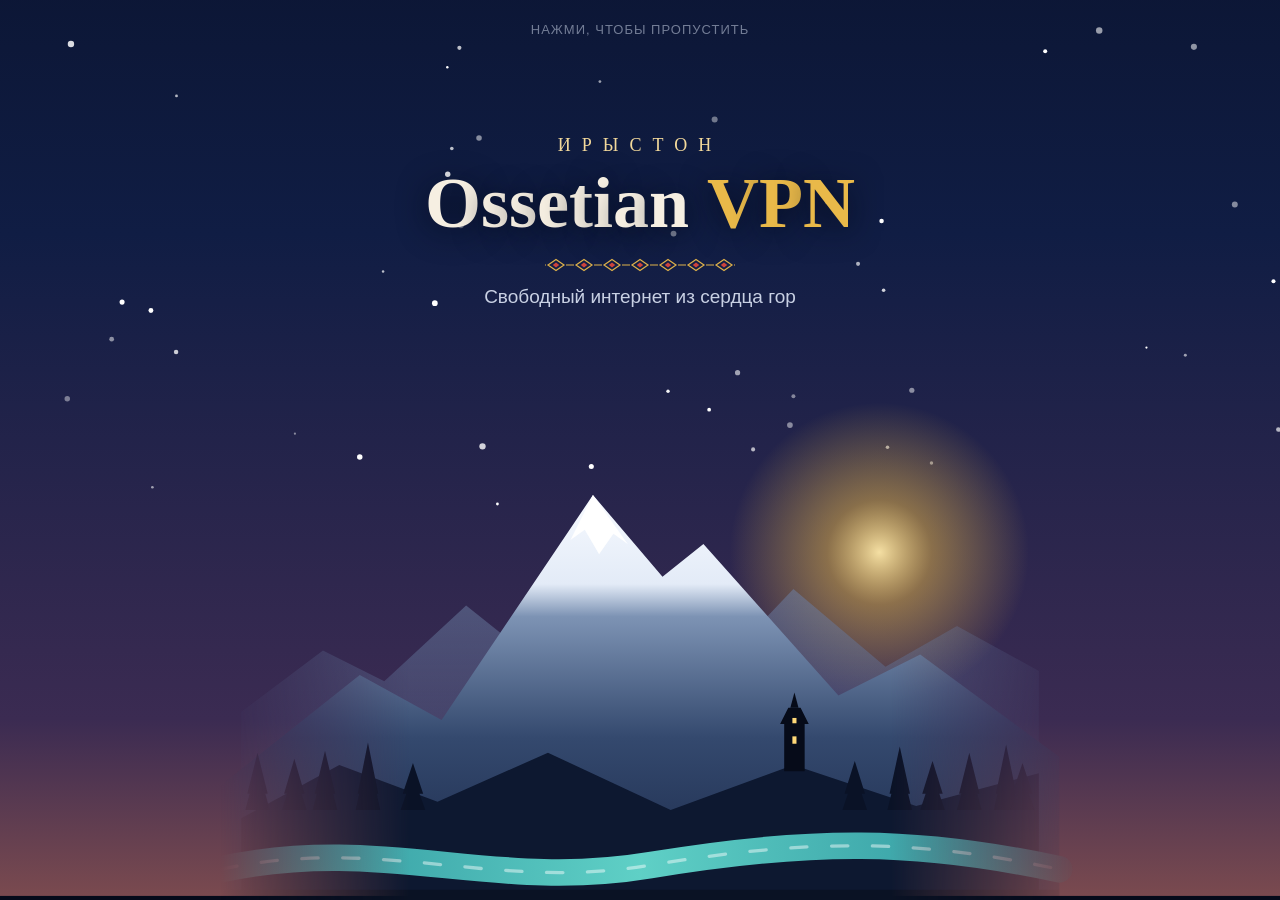
==== commit f6b76df7: "Temporary: mini-app index [skip ci] Co-Authored-By: Claude Sonnet 5.5 <noreply@anthropic.com> Claude" ====
--- a/serverfiles/webapp_index.html
+++ b/serverfiles/webapp_index.html
@@ -225,7 +225,7 @@
 .i-star { animation: twinkle 2.4s ease-in-out infinite; }
 @keyframes twinkle { 0%, 100% { opacity: .15; } 50% { opacity: 1; } }
 .i-glint { transform-box: fill-box; transform-origin: 50% 50%; animation: glint 2.8s ease-in-out 2.9s infinite both; opacity: 0; }
-@keyframes glint { 0%, 100% { opacity: 0; transform: scale(.2); } 40% { opacity: 1; transform: scale(1); } 60% { opacity: 1; transform: scale(.9); } 85% { opacity: 0; transform: scale(.3); } }
+@keyframes glint { 0% { opacity: 0; transform: scale(.2) rotate(0deg); } 40% { opacity: 1; transform: scale(1) rotate(130deg); } 60% { opacity: 1; transform: scale(.92) rotate(200deg); } 85% { opacity: 0; transform: scale(.3) rotate(300deg); } 100% { opacity: 0; transform: scale(.2) rotate(360deg); } }
 .aurora { position: absolute; left: -30%; width: 160%; height: 46%; opacity: 0; pointer-events: none; will-change: transform; }
 .aurora.a1 { top: 4%; background: radial-gradient(60% 60% at 30% 50%, rgba(var(--river-rgb),.55), transparent 70%); animation: aur 9s ease-in-out 1s infinite alternate, fadeIn 2.4s ease-out .6s forwards; }
 .aurora.a2 { top: 10%; background: radial-gradient(55% 55% at 70% 50%, rgba(var(--red-rgb),.38), transparent 70%); animation: aur 11s ease-in-out .2s infinite alternate-reverse, fadeIn 2.4s ease-out 1.2s forwards; }
